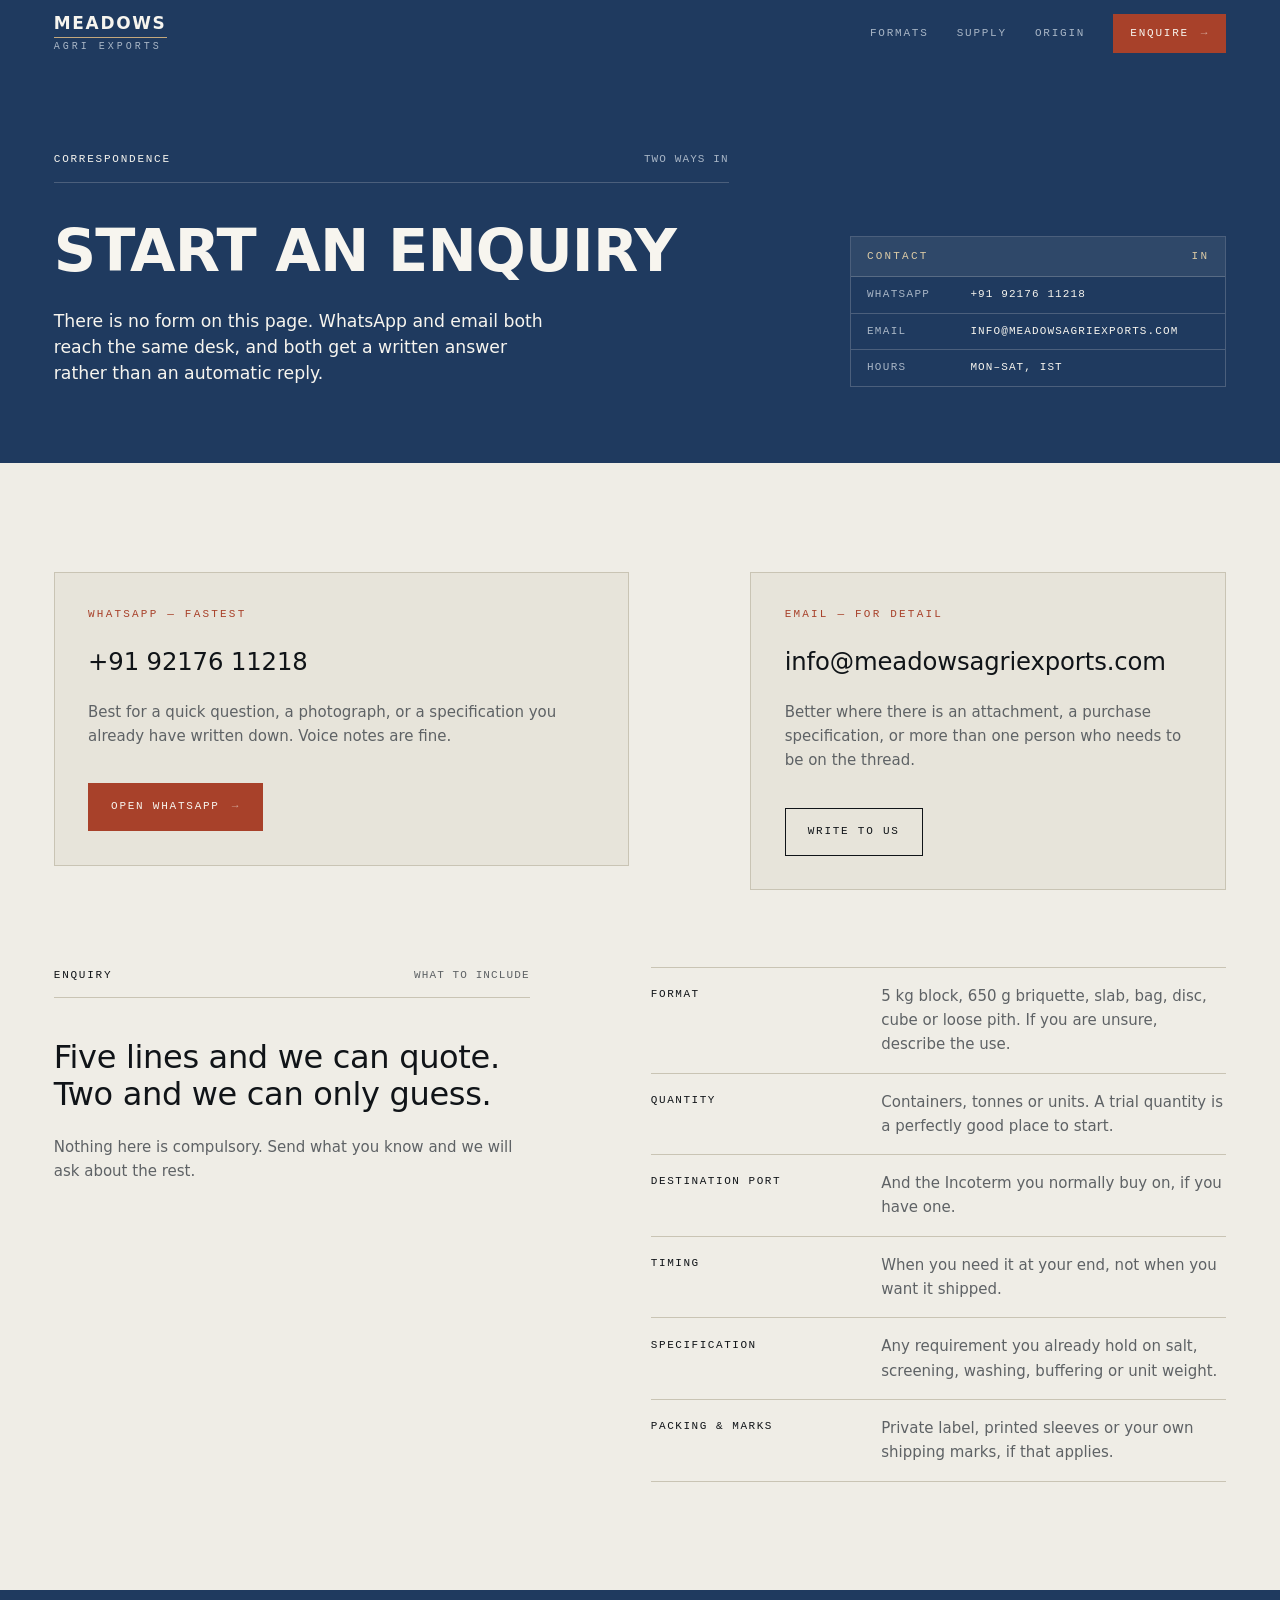
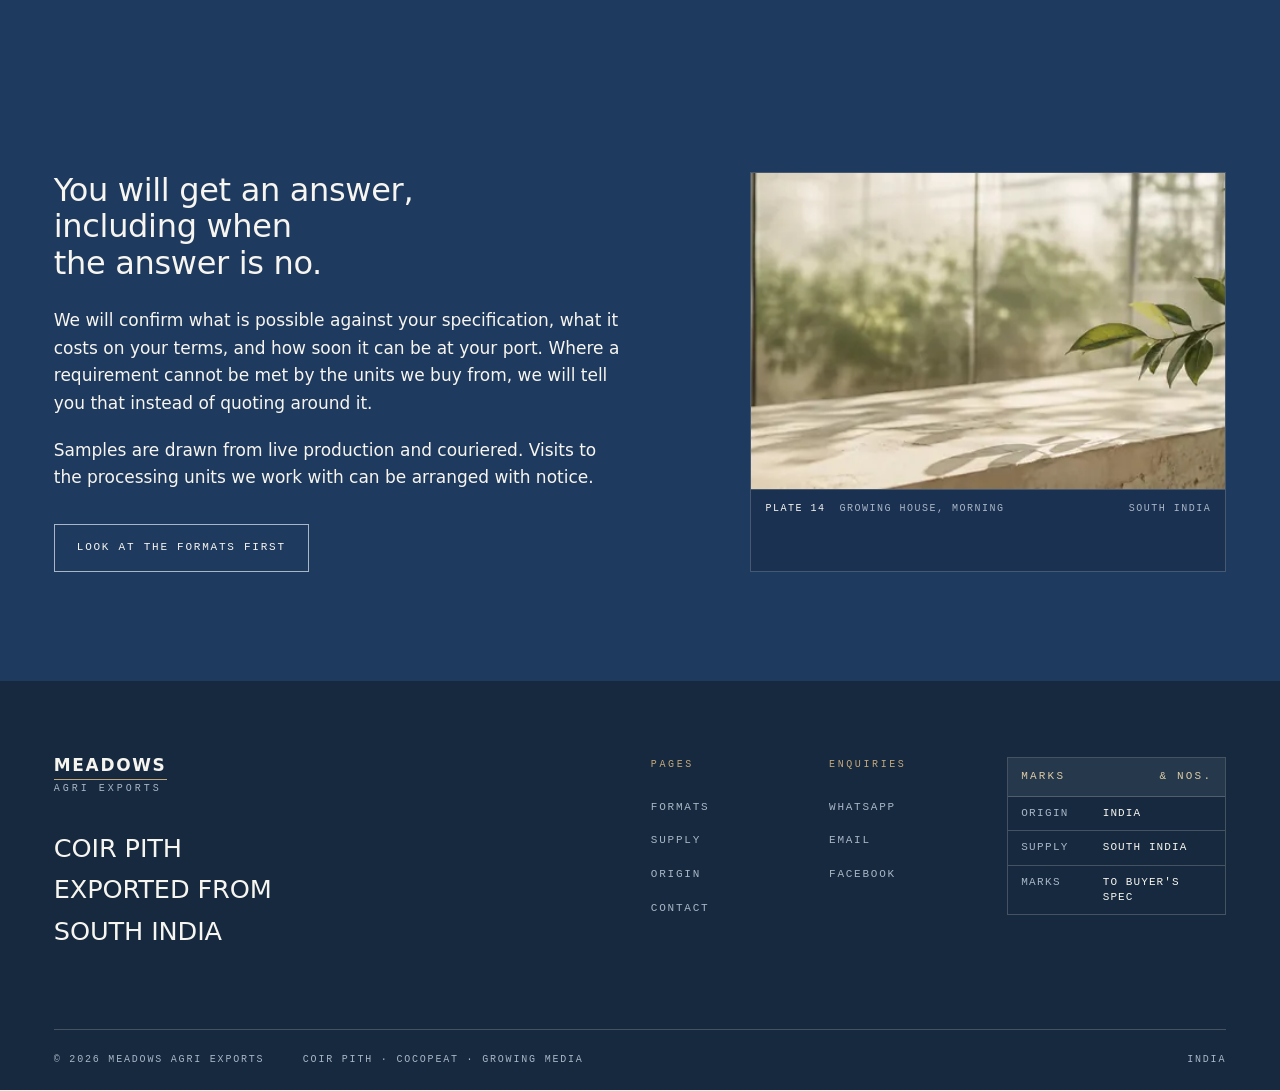
==== contact.html @ 39101322 "Replace site with cocopeat export build Complete replacement of the neem-cake site with a five-page " ====
<!DOCTYPE html>
<html lang="en" class="no-js">
<head>
<meta charset="utf-8">
<meta name="viewport" content="width=device-width, initial-scale=1">
<title>Contact — Meadows Agri Exports</title>
<meta name="description" content="WhatsApp or email Meadows Agri Exports about coir pith growing media. Send the format, quantity, destination port and timing, and you will get a straight answer.">
<link rel="canonical" href="https://meadowsagriexports.com/contact.html">
<meta property="og:type" content="website">
<meta property="og:title" content="Contact — Meadows Agri Exports">
<meta property="og:description" content="WhatsApp or email us about coir pith growing media from South India.">
<meta property="og:url" content="https://meadowsagriexports.com/contact.html">
<meta property="og:image" content="https://meadowsagriexports.com/assets/img/spec-block-1200.jpg">
<meta name="twitter:card" content="summary_large_image">
<meta name="theme-color" content="#1F3A5F">
<link rel="icon" href="favicon.svg" type="image/svg+xml">
<link rel="icon" href="favicon.png" sizes="512x512" type="image/png">
<link rel="apple-touch-icon" href="apple-touch-icon.png">
<link rel="stylesheet" href="assets/css/site.css">
<script>document.documentElement.className = 'js';</script>
</head>
<body>
<a class="skip" href="#main">Skip to content</a>

<header class="nav">
  <div class="nav__in">
    <a class="wm" href="index.html" aria-label="Meadows Agri Exports, home">
      <span class="wm__n">Meadows</span>
      <span class="wm__r"></span>
      <span class="wm__s">Agri Exports</span>
    </a>
    <nav class="nav__links" aria-label="Primary">
      <a href="formats.html">Formats</a>
      <a href="supply.html">Supply</a>
      <a href="origin.html">Origin</a>
      <a class="btn btn--fill" href="contact.html" aria-current="page">Enquire<span class="btn__x" aria-hidden="true">&rarr;</span></a>
    </nav>
    <button class="nav__burger" type="button" aria-expanded="false" aria-controls="menu">Menu</button>
  </div>
</header>

<div class="nav__panel" id="menu" data-open="false">
  <a href="formats.html">Formats</a>
  <a href="supply.html">Supply</a>
  <a href="origin.html">Origin</a>
  <a href="contact.html">Contact</a>
  <a class="btn btn--fill" href="https://wa.me/919217611218" target="_blank" rel="noopener">WhatsApp<span class="btn__x" aria-hidden="true">&rarr;</span></a>
</div>

<main id="main">

  <section class="mast">
    <div class="wrap grid">
      <div class="c1-7">
        <p class="doc"><span>Correspondence</span><span class="doc__of">Two ways in</span></p>
        <h1 class="mast__h">Start an enquiry</h1>
        <p class="lead mast__lead">There is no form on this page. WhatsApp and email both reach the same desk, and both get a written answer rather than an automatic reply.</p>
      </div>
      <div class="c9-12" style="align-self:end">
        <dl class="mark mark--bone">
          <div class="mark__hd"><span>Contact</span><span>IN</span></div>
          <div class="mark__row"><dt>WhatsApp</dt><dd>+91 92176 11218</dd></div>
          <div class="mark__row"><dt>Email</dt><dd>info@<wbr>meadowsagriexports.com</dd></div>
          <div class="mark__row"><dt>Hours</dt><dd>Mon&ndash;Sat, IST</dd></div>
        </dl>
      </div>
    </div>
  </section>

  <!-- ==================================================================
       CHANNELS
       =================================================================== -->
  <section class="sec">
    <div class="wrap">
      <div class="grid">
        <div class="c1-6 reveal">
          <div class="ch">
            <span class="ch__k">WhatsApp &mdash; fastest</span>
            <span class="ch__v">+91 92176 11218</span>
            <p class="ch__t">Best for a quick question, a photograph, or a specification you already have written down. Voice notes are fine.</p>
            <a class="btn btn--fill" href="https://wa.me/919217611218" target="_blank" rel="noopener">Open WhatsApp<span class="btn__x" aria-hidden="true">&rarr;</span></a>
          </div>
        </div>
        <div class="c8-12 reveal" style="--d:.08s">
          <div class="ch">
            <span class="ch__k">Email &mdash; for detail</span>
            <span class="ch__v">info@meadowsagriexports.com</span>
            <p class="ch__t">Better where there is an attachment, a purchase specification, or more than one person who needs to be on the thread.</p>
            <a class="btn btn--line" href="mailto:info@meadowsagriexports.com?subject=Cocopeat%20enquiry">Write to us</a>
          </div>
        </div>
      </div>

      <div class="grid" style="margin-top:clamp(56px,6vw,96px)">
        <div class="c1-5 reveal">
          <p class="doc"><span>Enquiry</span><span class="doc__of">What to include</span></p>
          <h2 class="stmt">Five lines and we can quote. Two and we can only guess.</h2>
          <p class="note" style="margin-top:24px">Nothing here is compulsory. Send what you know and we will ask about the rest.</p>
        </div>
        <div class="c7-12 reveal" style="--d:.1s">
          <dl class="fields">
            <div class="fields__r"><dt>Format</dt><dd>5 kg block, 650 g briquette, slab, bag, disc, cube or loose pith. If you are unsure, describe the use.</dd></div>
            <div class="fields__r"><dt>Quantity</dt><dd>Containers, tonnes or units. A trial quantity is a perfectly good place to start.</dd></div>
            <div class="fields__r"><dt>Destination port</dt><dd>And the Incoterm you normally buy on, if you have one.</dd></div>
            <div class="fields__r"><dt>Timing</dt><dd>When you need it at your end, not when you want it shipped.</dd></div>
            <div class="fields__r"><dt>Specification</dt><dd>Any requirement you already hold on salt, screening, washing, buffering or unit weight.</dd></div>
            <div class="fields__r"><dt>Packing &amp; marks</dt><dd>Private label, printed sleeves or your own shipping marks, if that applies.</dd></div>
          </dl>
        </div>
      </div>
    </div>
  </section>

  <!-- ==================================================================
       WHAT HAPPENS NEXT
       =================================================================== -->
  <section class="band band--sea sec">
    <div class="wrap">
      <p class="doc reveal"><span>Reply</span><span class="doc__of">What happens next</span></p>
      <div class="grid">
        <div class="c1-6 reveal">
          <h2 class="stmt">You will get an answer, including when the answer is no.</h2>
          <div class="prose" style="margin-top:26px">
            <p>We will confirm what is possible against your specification, what it costs on your terms, and how soon it can be at your port. Where a requirement cannot be met by the units we buy from, we will tell you that instead of quoting around it.</p>
            <p>Samples are drawn from live production and couriered. Visits to the processing units we work with can be arranged with notice.</p>
          </div>
          <div class="btns" style="margin-top:32px">
            <a class="btn btn--bone" href="formats.html">Look at the formats first</a>
          </div>
        </div>
        <figure class="plate c8-12 reveal" style="--d:.1s">
          <picture>
            <source type="image/webp" srcset="assets/img/light-sill-640.webp 640w, assets/img/light-sill-1200.webp 1200w, assets/img/light-sill-1916.webp 1916w" sizes="(max-width: 1080px) 92vw, 40vw">
            <img src="assets/img/light-sill-1200.jpg" alt="Soft daylight across a low concrete sill inside a growing house, with foliage against the glazing beyond." width="1916" height="821" class="r-3-2" loading="lazy" decoding="async">
          </picture>
          <figcaption class="plate__cap"><b>Plate 14</b> Growing house, morning <span>South India</span></figcaption>
        </figure>
      </div>
    </div>
  </section>

</main>

<footer class="foot">
  <div class="wrap foot__top grid">
    <div class="c1-5">
      <a class="wm" href="index.html">
        <span class="wm__n">Meadows</span>
        <span class="wm__r"></span>
        <span class="wm__s">Agri Exports</span>
      </a>
      <p class="foot__h" style="margin-top:28px;max-width:16ch">Coir pith exported from South India</p>
    </div>
    <div class="c7-12 foot__cols">
      <div>
        <span class="foot__k">Pages</span>
        <nav class="foot__nav" aria-label="Footer">
          <a href="formats.html">Formats</a>
          <a href="supply.html">Supply</a>
          <a href="origin.html">Origin</a>
          <a href="contact.html">Contact</a>
        </nav>
      </div>
      <div>
        <span class="foot__k">Enquiries</span>
        <nav class="foot__nav" aria-label="Contact">
          <a href="https://wa.me/919217611218" target="_blank" rel="noopener">WhatsApp</a>
          <a href="mailto:info@meadowsagriexports.com">Email</a>
          <a href="https://www.facebook.com/people/Meadows-Agri-Exports/61592114619524/" target="_blank" rel="noopener">Facebook</a>
        </nav>
      </div>
      <div>
        <dl class="mark mark--bone">
          <div class="mark__hd"><span>Marks</span><span>&amp; Nos.</span></div>
          <div class="mark__row"><dt>Origin</dt><dd>India</dd></div>
          <div class="mark__row"><dt>Supply</dt><dd>South India</dd></div>
          <div class="mark__row"><dt>Marks</dt><dd>To buyer's spec</dd></div>
        </dl>
      </div>
    </div>
  </div>
  <div class="wrap foot__bar">
    <p>&copy; 2026 Meadows Agri Exports</p>
    <p>Coir pith &middot; Cocopeat &middot; Growing media</p>
    <p class="foot__end">India</p>
  </div>
</footer>

<script src="assets/js/site.js" defer></script>
</body>
</html>
---- assets/css/site.css ----
/* ==========================================================================
   MEADOWS AGRI EXPORTS — cocopeat
   Design system. Everything derives from the tokens in :root.

   Direction: export-document vernacular. The structural device is the case
   mark — the ruled block of letterspaced data that gets stencilled onto an
   export carton. Sections are named after the documents in a real coir
   shipment (specification, packing list, inspection, certificate of origin),
   because that is what each section actually is.

   Two rules held throughout:
   1. Nothing is drawn. Type, hairline rules, and photography only. No icons,
      no diagrams, no illustration, no decorative graphics.
   2. Studio product photographs always sit inside a ruled plate on their own
      beige ground. They never bleed into the page ground — a near-match
      between two off-whites reads as a mistake, a hard boundary reads as
      a specimen pasted into a document.
   ========================================================================== */

@import url("fonts.css");

/* --------------------------------------------------------------------------
   1. TOKENS
   -------------------------------------------------------------------------- */
:root {
  /* Ground and ink */
  --stone:    #EFEDE6;   /* page ground */
  --stone-2:  #E7E4DA;   /* alternate band */
  --stone-3:  #DBD7C9;   /* quiet fill */
  --line:     #C9C4B4;   /* hairline on stone */
  --ink:      #101418;   /* all primary text */
  --ink-80:   #33383D;
  --ink-55:   #5E6265;   /* secondary text, AA on stone */
  --ink-25:   #A9A7A0;   /* rules and disabled only, never text */

  /* Document blue — the brand surface, not an accent */
  --sea:      #1F3A5F;
  --sea-deep: #16293F;
  --sea-line: rgba(247, 245, 239, .20);
  --bone:     #F7F5EF;   /* text on sea */
  --bone-70:  #A9B6C6;   /* secondary text on sea, AA */

  /* Kraft and oxide */
  --kraft:    #C4A87C;
  --kraft-2:  #DCCBA6;
  --oxide:    #A8412A;
  --oxide-2:  #C25436;

  /* Type */
  --f-disp: 'Archivo', 'Arial Narrow', system-ui, sans-serif;
  --f-body: 'Archivo', system-ui, -apple-system, sans-serif;
  --f-mono: 'IBM Plex Mono', ui-monospace, 'Cascadia Mono', monospace;

  /* The cap matters: above ~1560px the grid stops growing at --max while a vw
     font would keep going, so the longest nowrap headline line has to fit the
     seven-column measure at the cap, not just at 1440. */
  --t-hero:  clamp(2.75rem, 7.5vw, 7.2rem);
  --t-h1:    clamp(2.1rem, 4.6vw, 4.1rem);
  --t-h2:    clamp(1.65rem, 2.9vw, 2.7rem);
  --t-h3:    clamp(1.1rem, 1.5vw, 1.4rem);
  --t-stmt:  clamp(1.5rem, 2.5vw, 2.4rem);
  --t-lead:  clamp(1.08rem, 1.35vw, 1.33rem);
  --t-body:  clamp(1rem, .55vw + .85rem, 1.0625rem);
  --t-small: .9375rem;
  --t-mono:  .6875rem;
  --t-mono-s: .625rem;

  --ls-mono: .16em;
  --ls-disp: -.015em;

  /* Space */
  --edge: clamp(20px, 4.2vw, 68px);
  --max:  1440px;
  --gut:  clamp(16px, 1.7vw, 28px);
  --pad-sec: clamp(76px, 8.5vw, 156px);
  --pad-sec-s: clamp(52px, 5.5vw, 96px);

  --nav-h: 68px;
}

/* --------------------------------------------------------------------------
   2. RESET AND BASE
   -------------------------------------------------------------------------- */
*, *::before, *::after { box-sizing: border-box; }

html {
  -webkit-text-size-adjust: 100%;
  scroll-behavior: smooth;
  scroll-padding-top: calc(var(--nav-h) + 24px);
}

body {
  margin: 0;
  background: var(--stone);
  color: var(--ink);
  font-family: var(--f-body);
  font-size: var(--t-body);
  font-weight: 400;
  line-height: 1.62;
  -webkit-font-smoothing: antialiased;
  text-rendering: optimizeLegibility;
  overflow-x: hidden;
}

img { display: block; max-width: 100%; height: auto; }
figure { margin: 0; }
p { margin: 0 0 1.15em; }
p:last-child { margin-bottom: 0; }
ul, ol, dl, dd { margin: 0; padding: 0; }
li { list-style: none; }

a { color: inherit; text-decoration: none; }

h1, h2, h3, h4 {
  margin: 0;
  font-family: var(--f-disp);
  font-weight: 600;
  font-stretch: 116%;
  line-height: .96;
  letter-spacing: var(--ls-disp);
  text-transform: uppercase;
  text-wrap: balance;
}

:focus-visible {
  outline: 2px solid var(--oxide);
  outline-offset: 3px;
}
.band--sea :focus-visible, .nav :focus-visible, .foot :focus-visible {
  outline-color: var(--kraft-2);
}

::selection { background: var(--kraft); color: var(--ink); }

.skip {
  position: absolute;
  left: -9999px;
  top: 0;
  z-index: 200;
  padding: 12px 18px;
  background: var(--oxide);
  color: var(--bone);
  font-family: var(--f-mono);
  font-size: var(--t-mono);
  letter-spacing: var(--ls-mono);
  text-transform: uppercase;
}
.skip:focus { left: 12px; top: 12px; }

/* --------------------------------------------------------------------------
   3. TYPE PRIMITIVES
   -------------------------------------------------------------------------- */
.mono {
  font-family: var(--f-mono);
  font-size: var(--t-mono);
  font-weight: 400;
  letter-spacing: var(--ls-mono);
  text-transform: uppercase;
  line-height: 1.5;
}

/* Section eyebrow. Names the document this section corresponds to. */
.doc {
  display: flex;
  align-items: baseline;
  gap: 14px;
  margin: 0 0 clamp(28px, 3.2vw, 52px);
  padding-bottom: 13px;
  border-bottom: 1px solid var(--line);
  font-family: var(--f-mono);
  font-size: var(--t-mono);
  font-weight: 500;
  letter-spacing: var(--ls-mono);
  text-transform: uppercase;
  color: var(--ink);
}
.doc__of {
  margin-left: auto;
  font-weight: 400;
  color: var(--ink-55);
  letter-spacing: .1em;
  text-align: right;
}

.lead {
  max-width: 46ch;
  font-size: var(--t-lead);
  line-height: 1.5;
  color: var(--ink-80);
}

/* Large display sentence used sparingly, once or twice per page. */
.stmt {
  max-width: 22ch;
  font-family: var(--f-disp);
  font-size: var(--t-stmt);
  font-weight: 500;
  font-stretch: 104%;
  line-height: 1.14;
  letter-spacing: -.01em;
  text-transform: none;
  text-wrap: balance;
}

.prose { max-width: 60ch; color: var(--ink-80); }
.prose strong { font-weight: 600; color: var(--ink); }

.note {
  font-size: var(--t-small);
  line-height: 1.55;
  color: var(--ink-55);
}

/* --------------------------------------------------------------------------
   3a. DARK CONTEXTS
   Every surface that sits on navy takes the same treatment. Grouped in one
   place because the alternative — a secondary colour on each component — is
   how text ends up ink-on-navy and invisible. :where() keeps the specificity
   at the level of the inner class, so these must stay after the definitions
   in section 3 to win on order.
   -------------------------------------------------------------------------- */
:where(.band--sea, .band--deep, .hyd, .mast, .bleed__body, .foot) .doc {
  border-bottom-color: var(--sea-line);
  color: var(--bone);
}
:where(.band--sea, .band--deep, .hyd, .mast, .bleed__body, .foot) .doc__of { color: var(--bone-70); }
:where(.band--sea, .band--deep, .hyd, .mast, .bleed__body, .foot) .lead { color: var(--bone); }
:where(.band--sea, .band--deep, .hyd, .mast, .bleed__body, .foot) .prose { color: var(--bone); }
:where(.band--sea, .band--deep, .hyd, .mast, .bleed__body, .foot) .prose strong { color: var(--bone); }
:where(.band--sea, .band--deep, .hyd, .mast, .bleed__body, .foot) .note { color: var(--bone-70); }
:where(.band--sea, .band--deep, .hyd, .mast, .bleed__body, .foot) .rule { background: var(--sea-line); }
:where(.band--sea, .band--deep, .hyd, .mast, .bleed__body, .foot) .ev__t { color: var(--bone-70); }
:where(.band--sea, .band--deep, .hyd, .mast, .bleed__body, .foot) :focus-visible {
  outline-color: var(--kraft-2);
}

/* --------------------------------------------------------------------------
   4. LAYOUT
   -------------------------------------------------------------------------- */
.wrap {
  width: min(100% - (var(--edge) * 2), var(--max));
  margin-inline: auto;
}

.grid {
  display: grid;
  grid-template-columns: repeat(12, minmax(0, 1fr));
  gap: var(--gut);
}

.sec { padding-block: var(--pad-sec); }
.sec--s { padding-block: var(--pad-sec-s); }

.band { position: relative; }
.band--sea    { background: var(--sea);     color: var(--bone); }
.band--deep   { background: var(--sea-deep); color: var(--bone); }
.band--stone2 { background: var(--stone-2); }
.band--kraft  { background: var(--kraft); }

.rule { height: 1px; background: var(--line); border: 0; margin: 0; }

/* Column spans. Used directly in the markup so the composition is legible
   there rather than hidden behind semantic class names. */
.c1-5  { grid-column: 1 / span 5; }
.c1-6  { grid-column: 1 / span 6; }
.c1-7  { grid-column: 1 / span 7; }
.c1-8  { grid-column: 1 / span 8; }
.c1-12 { grid-column: 1 / span 12; }
.c2-6  { grid-column: 2 / span 5; }
.c4-9  { grid-column: 4 / span 6; }
.c6-12 { grid-column: 6 / span 7; }
.c7-12 { grid-column: 7 / span 6; }
.c8-12 { grid-column: 8 / span 5; }
.c9-12 { grid-column: 9 / span 4; }

/* --------------------------------------------------------------------------
   5. NAV
   The hero and every page masthead are solid navy, so the fixed nav is always
   over a known ground. No scrim needed and nothing to go wrong.
   -------------------------------------------------------------------------- */
.nav {
  position: fixed;
  inset: 0 0 auto;
  z-index: 100;
  height: var(--nav-h);
  display: flex;
  align-items: center;
  background: var(--sea);
  border-bottom: 1px solid transparent;
  transition: background .3s ease, border-color .3s ease;
}
.nav--set {
  background: color-mix(in srgb, var(--sea) 94%, transparent);
  -webkit-backdrop-filter: blur(14px);
  backdrop-filter: blur(14px);
  border-bottom-color: var(--sea-line);
}
.nav__in {
  display: flex;
  align-items: center;
  gap: clamp(20px, 4vw, 64px);
  width: min(100% - (var(--edge) * 2), var(--max));
  margin-inline: auto;
}

/* Wordmark: display caps over letterspaced mono, divided by a hairline.
   inline-block so the rule measures the word, not the column it sits in — as a
   block it stretched across the footer and stopped matching the nav lockup. */
.wm { display: inline-block; color: var(--bone); }
.wm__n {
  display: block;
  font-family: var(--f-disp);
  font-size: 1.06rem;
  font-weight: 600;
  font-stretch: 118%;
  letter-spacing: .1em;
  line-height: 1;
  text-transform: uppercase;
}
.wm__r {
  display: block;
  height: 1px;
  margin: 5px 0 4px;
  background: var(--kraft);
}
.wm__s {
  display: block;
  font-family: var(--f-mono);
  font-size: var(--t-mono-s);
  font-weight: 400;
  letter-spacing: .3em;
  line-height: 1;
  text-transform: uppercase;
  color: var(--bone-70);
}
.wm:hover .wm__r { background: var(--oxide-2); }

.nav__links {
  display: flex;
  align-items: center;
  gap: clamp(18px, 2.2vw, 34px);
  margin-left: auto;
}
/* :not(.btn) is load-bearing. Without it these outrank .btn--fill on
   specificity and repaint the enquiry button as bone-on-bone. */
/* padding-block carries the hit area to 44px. An 11px mono cap-line is an 18px
   box on its own, which is under the 24px target minimum. */
.nav__links a:not(.btn) {
  position: relative;
  padding-block: 13px;
  font-family: var(--f-mono);
  font-size: var(--t-mono);
  font-weight: 400;
  letter-spacing: var(--ls-mono);
  text-transform: uppercase;
  color: var(--bone-70);
  transition: color .2s ease;
}
.nav__links a:not(.btn)::after {
  content: "";
  position: absolute;
  left: 0;
  right: 100%;
  bottom: 7px;
  height: 1px;
  background: var(--kraft);
  transition: right .32s cubic-bezier(.2, .7, .2, 1);
}
.nav__links a:not(.btn):hover { color: var(--bone); }
.nav__links a:not(.btn):hover::after { right: 0; }
.nav__links a[aria-current="page"] { color: var(--bone); }
.nav__links a[aria-current="page"]::after { right: 0; background: var(--bone-70); }

.nav__burger {
  display: none;
  margin-left: auto;
  padding: 10px 0 10px 14px;
  background: none;
  border: 0;
  color: var(--bone);
  font-family: var(--f-mono);
  font-size: var(--t-mono);
  letter-spacing: var(--ls-mono);
  text-transform: uppercase;
  cursor: pointer;
}

.nav__panel {
  position: fixed;
  inset: 0;
  z-index: 99;
  display: flex;
  flex-direction: column;
  justify-content: center;
  gap: 4px;
  padding: calc(var(--nav-h) + 40px) var(--edge) 40px;
  background: var(--sea-deep);
  transform: translateY(-100%);
  visibility: hidden;
  /* visibility flips at 0s, delayed only on the way out so the slide is not
     cut short. Never give it a duration: a stalled transition would then leave
     an open menu invisible, and the panel is the only way to navigate on a
     phone. Both directions here fail safe. */
  transition: transform .48s cubic-bezier(.5, 0, .1, 1), visibility 0s .48s;
}
.nav__panel[data-open="true"] {
  transform: translateY(0);
  visibility: visible;
  transition: transform .48s cubic-bezier(.5, 0, .1, 1), visibility 0s 0s;
}
.nav__panel a:not(.btn) {
  padding: 14px 0;
  border-bottom: 1px solid var(--sea-line);
  font-family: var(--f-disp);
  font-size: 1.7rem;
  font-weight: 500;
  font-stretch: 110%;
  letter-spacing: .01em;
  text-transform: uppercase;
  color: var(--bone);
}
.nav__panel .btn { margin-top: 28px; align-self: start; }

/* --------------------------------------------------------------------------
   6. BUTTONS
   -------------------------------------------------------------------------- */
.btn {
  display: inline-flex;
  align-items: center;
  gap: 12px;
  padding: 14px 22px;
  border: 1px solid currentColor;
  font-family: var(--f-mono);
  font-size: var(--t-mono);
  font-weight: 500;
  letter-spacing: var(--ls-mono);
  text-transform: uppercase;
  white-space: nowrap;
  cursor: pointer;
  transition: background .22s ease, color .22s ease, border-color .22s ease;
}
.btn__x { opacity: .55; }

.btn--fill {
  background: var(--oxide);
  border-color: var(--oxide);
  color: var(--bone);
}
.btn--fill:hover { background: var(--oxide-2); border-color: var(--oxide-2); }

.btn--line { background: none; color: var(--ink); }
.btn--line:hover { background: var(--ink); border-color: var(--ink); color: var(--stone); }

.btn--bone { background: none; color: var(--bone); border-color: var(--bone-70); }
.btn--bone:hover { background: var(--bone); border-color: var(--bone); color: var(--sea); }

.nav .btn { padding: 10px 16px; }

.btns { display: flex; flex-wrap: wrap; gap: 12px; }

/* --------------------------------------------------------------------------
   7. THE CASE MARK
   A real export marking: ruled box, letterspaced mono, label and value per
   row. This is the signature device and it appears at most twice per page.
   -------------------------------------------------------------------------- */
.mark {
  border: 1px solid var(--line);
  font-family: var(--f-mono);
  font-size: var(--t-mono);
  letter-spacing: .1em;
  text-transform: uppercase;
  line-height: 1.4;
}
.mark__hd {
  display: flex;
  justify-content: space-between;
  gap: 16px;
  padding: 12px 16px;
  border-bottom: 1px solid var(--line);
  background: var(--stone-3);
  font-weight: 500;
  letter-spacing: .2em;
}
.mark__row {
  display: grid;
  grid-template-columns: 8.5em 1fr;
  gap: 10px;
  padding: 10px 16px;
  border-bottom: 1px solid var(--line);
}
.mark__row:last-child { border-bottom: 0; }
.mark__row dt { color: var(--ink-55); letter-spacing: .12em; }
.mark__row dd { font-weight: 500; }

.mark--bone { border-color: var(--sea-line); color: var(--bone); }
.mark--bone .mark__hd {
  border-bottom-color: var(--sea-line);
  background: rgba(247, 245, 239, .07);
  color: var(--kraft-2);
}
.mark--bone .mark__row { border-bottom-color: var(--sea-line); }
.mark--bone .mark__row dt { color: var(--bone-70); }

/* --------------------------------------------------------------------------
   8. PHOTOGRAPHIC PLATE
   Ruled frame with a caption strip inside the rule, the way a photographic
   plate is captioned in a printed specification.
   -------------------------------------------------------------------------- */
.plate { border: 1px solid var(--line); background: var(--stone-2); }
.plate > picture,
.plate > img { display: block; }
.plate img { width: 100%; }
.plate__cap {
  display: flex;
  gap: 14px;
  padding: 11px 14px;
  border-top: 1px solid var(--line);
  font-family: var(--f-mono);
  font-size: var(--t-mono-s);
  letter-spacing: .15em;
  text-transform: uppercase;
  color: var(--ink-55);
}
.plate__cap b { color: var(--ink); font-weight: 500; letter-spacing: .15em; }
.plate__cap span { margin-left: auto; text-align: right; }

:where(.band--sea, .band--deep, .hyd, .mast, .bleed__body, .foot) .plate {
  border-color: var(--sea-line);
  background: rgba(0, 0, 0, .15);
}
:where(.band--sea, .band--deep, .hyd, .mast, .bleed__body, .foot) .plate__cap {
  border-top-color: var(--sea-line);
  color: var(--bone-70);
}
:where(.band--sea, .band--deep, .hyd, .mast, .bleed__body, .foot) .plate__cap b { color: var(--bone); }

/* Fixed ratios so a page never reflows as images arrive. */
.r-4-3  { aspect-ratio: 4 / 3; object-fit: cover; }
.r-3-2  { aspect-ratio: 3 / 2; object-fit: cover; }
.r-1-1  { aspect-ratio: 1 / 1; object-fit: cover; }
.r-4-5  { aspect-ratio: 4 / 5; object-fit: cover; }
.r-16-9 { aspect-ratio: 16 / 9; object-fit: cover; }
.r-21-9 { aspect-ratio: 21 / 9; object-fit: cover; }

/* Full-bleed photographic band with type over it. The dark ground is declared
   rather than left to the scrim: if the photograph fails to load, bone text
   still lands on navy instead of on the page ground. */
.bleed { position: relative; overflow: clip; background: var(--sea-deep); }
.bleed__img {
  position: absolute;
  inset: 0;
  width: 100%;
  height: 100%;
  object-fit: cover;
}
/* Two scrims: a flat one so no part of the photograph can go bright enough to
   swallow bone text, and a directional one that keeps the copy side darkest. */
.bleed::after {
  content: "";
  position: absolute;
  inset: 0;
  background:
    linear-gradient(100deg,
      rgba(16, 29, 45, .94) 0%,
      rgba(16, 29, 45, .86) 40%,
      rgba(16, 29, 45, .30) 100%),
    rgba(22, 41, 63, .42);
}
.bleed__body { position: relative; z-index: 1; color: var(--bone); }
.bleed__body .stmt { color: var(--bone); }

/* --------------------------------------------------------------------------
   9. HERO
   -------------------------------------------------------------------------- */
.hero {
  position: relative;
  padding-top: calc(var(--nav-h) + clamp(56px, 8vh, 116px));
  padding-bottom: 0;
  background: var(--sea);
  color: var(--bone);
  overflow: clip;
}
.hero__in { align-items: end; }
.hero__eye {
  display: block;
  margin-bottom: clamp(22px, 2.6vw, 40px);
  font-family: var(--f-mono);
  font-size: var(--t-mono);
  font-weight: 500;
  letter-spacing: .22em;
  text-transform: uppercase;
  color: var(--kraft-2);
}
.hero__h {
  font-size: var(--t-hero);
  font-weight: 600;
  font-stretch: 118%;
  line-height: .89;
  letter-spacing: -.02em;
}
/* Each line is its own element so the load sequence can stagger them, and each
   is held on one line so the three-line composition is guaranteed rather than
   left to the browser's measurement. Released below the column collapse. */
.hero__h i {
  display: block;
  font-style: normal;
  overflow: hidden;
  white-space: nowrap;
}
@media (max-width: 1080px) {
  .hero__h i { white-space: normal; }
}
.hero__h i:nth-child(2) { color: var(--kraft-2); }
/* The qualifier line is set smaller and open, so "export" stays the loudest
   word and the longest line is no longer the one deciding the type size. */
.hero__h i:nth-child(3) {
  font-size: .52em;
  font-weight: 500;
  letter-spacing: .02em;
  padding-top: .12em;
}
.hero__sub {
  max-width: 44ch;
  margin-top: clamp(24px, 2.6vw, 38px);
  font-size: var(--t-lead);
  line-height: 1.48;
  color: var(--bone);
}
.hero__btns { margin-top: clamp(30px, 3.4vw, 46px); }

.hero__plate { align-self: end; }

/* The running strip that closes the hero — the format index, set as a single
   line of data the way a document footer runs across the sheet. */
.hero__strip {
  margin-top: clamp(52px, 7vw, 104px);
  border-top: 1px solid var(--sea-line);
}
.hero__strip ul {
  display: flex;
  flex-wrap: wrap;
  gap: 0 clamp(18px, 2.4vw, 40px);
  padding: 16px 0 clamp(20px, 2.4vw, 30px);
  font-family: var(--f-mono);
  font-size: var(--t-mono);
  letter-spacing: var(--ls-mono);
  text-transform: uppercase;
  color: var(--bone-70);
}
.hero__strip li:first-child { color: var(--kraft-2); font-weight: 500; }

/* --------------------------------------------------------------------------
   10. PAGE MASTHEAD (sub-pages)
   -------------------------------------------------------------------------- */
.mast {
  padding-top: calc(var(--nav-h) + clamp(52px, 6.5vw, 100px));
  padding-bottom: clamp(52px, 6vw, 96px);
  background: var(--sea);
  color: var(--bone);
}
.mast__h {
  font-size: var(--t-h1);
  font-stretch: 118%;
  line-height: .92;
}
.mast__lead { margin-top: clamp(22px, 2.4vw, 34px); }

/* --------------------------------------------------------------------------
   11. PACKING LIST — the format strip
   -------------------------------------------------------------------------- */
/* Set as a packing list: ruled column heads, numbered line items, a specimen
   thumbnail per row, and who buys it. The numbering is the one place on the
   homepage where a sequence is genuine — a packing list numbers its items. */
.pack { border-top: 1px solid var(--line); }

.pack__hd,
.pack__i {
  display: grid;
  /* 16rem holds the longest "bought by" line on one row at 10px mono */
  grid-template-columns: 76px 1fr 16rem 1.6rem;
  align-items: center;
  gap: clamp(14px, 1.9vw, 32px);
}

.pack__hd {
  padding: 11px 0;
  border-bottom: 1px solid var(--line);
  font-family: var(--f-mono);
  font-size: var(--t-mono-s);
  font-weight: 500;
  letter-spacing: .22em;
  text-transform: uppercase;
  color: var(--ink-55);
}

.pack__i {
  padding: clamp(13px, 1.35vw, 19px) 0;
  border-bottom: 1px solid var(--line);
  transition: background .25s ease, padding-inline .25s ease;
}
.pack__i:hover { background: var(--stone); padding-inline: 12px; }

.pack__fig { border: 1px solid var(--line); background: var(--stone); }
.pack__fig img { display: block; width: 100%; aspect-ratio: 1; object-fit: cover; }

.pack__ln {
  display: flex;
  flex-wrap: wrap;
  align-items: baseline;
  gap: 6px 12px;
}
.pack__no {
  font-family: var(--f-mono);
  font-size: var(--t-mono);
  font-weight: 400;
  letter-spacing: .14em;
  color: var(--ink-55);
}
.pack__n {
  font-family: var(--f-disp);
  font-size: clamp(1.1rem, 1.6vw, 1.5rem);
  font-weight: 500;
  font-stretch: 108%;
  letter-spacing: -.005em;
  text-transform: uppercase;
  line-height: 1.05;
}
.pack__unit {
  font-family: var(--f-mono);
  font-size: var(--t-mono);
  font-style: normal;
  font-weight: 500;
  letter-spacing: .16em;
  text-transform: uppercase;
  color: var(--oxide);
}
.pack__d {
  display: block;
  margin-top: 5px;
  font-size: var(--t-small);
  color: var(--ink-55);
  max-width: 54ch;
}
.pack__i:hover .pack__d { color: var(--ink-80); }
.pack__who {
  font-family: var(--f-mono);
  font-size: var(--t-mono-s);
  letter-spacing: .13em;
  text-transform: uppercase;
  line-height: 1.7;
  color: var(--ink-55);
}
.pack__go {
  justify-self: end;
  font-family: var(--f-mono);
  font-size: var(--t-mono);
  color: var(--ink-55);
  transition: transform .28s cubic-bezier(.2, .7, .2, 1), color .2s ease;
}
.pack__i:hover .pack__go { transform: translateX(5px); color: var(--oxide); }

/* --------------------------------------------------------------------------
   12. SPECIMEN ENTRY (formats page)
   -------------------------------------------------------------------------- */
.entry { align-items: start; padding-block: clamp(44px, 5vw, 84px); border-top: 1px solid var(--line); }
.entry:first-of-type { border-top: 0; }
.entry__k {
  display: block;
  margin-bottom: 14px;
  font-family: var(--f-mono);
  font-size: var(--t-mono);
  font-weight: 500;
  letter-spacing: .2em;
  text-transform: uppercase;
  color: var(--oxide);
}
.entry__h { font-size: var(--t-h2); font-stretch: 112%; }
.entry__b { margin-top: clamp(18px, 2vw, 26px); }
.entry--flip .entry__fig { order: -1; }

/* --------------------------------------------------------------------------
   13. FIELD LIST
   Field names with a plain-language note. No values anywhere: figures are
   confirmed per order against the processor's current analysis, and inventing
   them here would be inventing data.
   -------------------------------------------------------------------------- */
.fields { border-top: 1px solid var(--line); }
.fields__r {
  display: grid;
  grid-template-columns: 12rem 1fr;
  gap: 8px clamp(20px, 3vw, 48px);
  padding: 16px 0;
  border-bottom: 1px solid var(--line);
}
.fields__r dt {
  font-family: var(--f-mono);
  font-size: var(--t-mono);
  font-weight: 500;
  letter-spacing: .14em;
  text-transform: uppercase;
  padding-top: .2em;
}
.fields__r dd { font-size: var(--t-small); color: var(--ink-55); }
:where(.band--sea, .band--deep, .hyd, .mast, .bleed__body, .foot) .fields,
:where(.band--sea, .band--deep, .hyd, .mast, .bleed__body, .foot) .fields__r {
  border-color: var(--sea-line);
}
:where(.band--sea, .band--deep, .hyd, .mast, .bleed__body, .foot) .fields__r dd { color: var(--bone-70); }

/* --------------------------------------------------------------------------
   14. HYDRATION TEST — the signature moment
   One block, three states, driven by scroll. Falls back to three plates side
   by side with no JS and under reduced motion, so nothing is ever hidden.
   -------------------------------------------------------------------------- */
.hyd { background: var(--sea-deep); color: var(--bone); }
.hyd__frame { padding-block: var(--pad-sec); }
.hyd__stack { display: grid; gap: var(--gut); }
.hyd__st { position: relative; }
.hyd__st img { width: 100%; }
.hyd__read { margin-top: clamp(26px, 3vw, 40px); }
.hyd__read li {
  display: grid;
  grid-template-columns: 3.4em 1fr;
  gap: 14px;
  padding: 14px 0;
  border-bottom: 1px solid var(--sea-line);
  font-family: var(--f-mono);
  font-size: var(--t-mono);
  letter-spacing: .14em;
  text-transform: uppercase;
  color: var(--bone-70);
}
.hyd__read b { color: var(--bone); font-weight: 500; }
.hyd__read em { font-style: normal; display: block; letter-spacing: .1em; }

html.js .hyd__st { transition: opacity .7s ease; }

/* Gated at the same width as the column collapse in section 20. Narrower than
   this the three states are simply three plates in a row, which is why the
   section carries no fixed height by default. */
@media (min-width: 1081px) {
  html.js .hyd { height: 300vh; }
  html.js .hyd__frame {
    position: sticky;
    top: 0;
    display: flex;
    align-items: center;
    min-height: 100vh;
    padding-block: 0;
  }
  html.js .hyd__stack {
    position: relative;
    display: block;
    aspect-ratio: 4 / 3;
  }
  html.js .hyd__st { position: absolute; inset: 0; opacity: 0; }
  html.js .hyd__st:first-child { opacity: 1; }
  html.js .hyd__frame[data-active="0"] .hyd__st:nth-child(1),
  html.js .hyd__frame[data-active="1"] .hyd__st:nth-child(2),
  html.js .hyd__frame[data-active="2"] .hyd__st:nth-child(3) { opacity: 1; }
  html.js .hyd__frame[data-active="1"] .hyd__st:nth-child(1),
  html.js .hyd__frame[data-active="2"] .hyd__st:nth-child(1),
  html.js .hyd__frame[data-active="2"] .hyd__st:nth-child(2) { opacity: 0; }
  html.js .hyd__side { align-self: center; }
  html.js .hyd__read { margin-top: 0; }
  html.js .hyd__frame[data-active="0"] .hyd__read li:nth-child(1),
  html.js .hyd__frame[data-active="1"] .hyd__read li:nth-child(2),
  html.js .hyd__frame[data-active="2"] .hyd__read li:nth-child(3) { color: var(--kraft-2); }
  html.js .hyd__frame[data-active="0"] .hyd__read li:nth-child(1) b,
  html.js .hyd__frame[data-active="1"] .hyd__read li:nth-child(2) b,
  html.js .hyd__frame[data-active="2"] .hyd__read li:nth-child(3) b { color: var(--kraft-2); }
}

/* --------------------------------------------------------------------------
   15. EVIDENCE GRID
   -------------------------------------------------------------------------- */
.ev { display: grid; gap: clamp(28px, 3vw, 44px); }
.ev__i { display: grid; gap: 16px; align-content: start; }
.ev__h {
  font-family: var(--f-disp);
  font-size: var(--t-h3);
  font-weight: 500;
  font-stretch: 108%;
  text-transform: uppercase;
  letter-spacing: -.005em;
}
.ev__t { font-size: var(--t-small); color: var(--ink-55); max-width: 40ch; }
.band--sea .ev__t, .band--deep .ev__t { color: var(--bone-70); }

/* --------------------------------------------------------------------------
   16. CTA
   -------------------------------------------------------------------------- */
/* The oxide fill is scoped darker here. Stock oxide on kraft is a 2.9:1
   boundary against the band, which is under the 3:1 floor for a control; this
   holds the same colour family and clears it. */
.cta { background: var(--kraft); color: var(--ink); --oxide: #8E3320; --oxide-2: #732616; }
.cta__h { font-size: var(--t-h1); font-stretch: 116%; }
.cta__t { max-width: 40ch; margin-top: 22px; color: var(--ink-80); }
/* ink-55 is only 2.7:1 on kraft. Secondary text darkens one step on this band. */
.cta .doc { border-bottom-color: rgba(16, 20, 24, .28); }
.cta .doc__of, .cta .note { color: var(--ink-80); }
.cta .btn--line:hover { background: var(--ink); border-color: var(--ink); color: var(--kraft); }

/* --------------------------------------------------------------------------
   17. FOOTER
   -------------------------------------------------------------------------- */
.foot { background: var(--sea-deep); color: var(--bone); }
.foot__top { padding-block: clamp(56px, 6vw, 96px); }
.foot__h {
  font-family: var(--f-disp);
  font-size: clamp(1.4rem, 2vw, 1.9rem);
  font-weight: 500;
  font-stretch: 110%;
  text-transform: uppercase;
  letter-spacing: -.005em;
}
.foot__nav { display: grid; gap: 2px; }
.foot__nav a {
  padding-block: 7px;              /* 32px hit area, over the 24px minimum */
  font-family: var(--f-mono);
  font-size: var(--t-mono);
  letter-spacing: var(--ls-mono);
  text-transform: uppercase;
  color: var(--bone-70);
  transition: color .2s ease;
}
.foot__nav a:hover { color: var(--kraft-2); }
/* The case mark needs more room than an equal third, or its values wrap to
   three lines. Wider last column plus a tighter label column. */
.foot__cols {
  display: grid;
  grid-template-columns: 1fr 1fr 1.4fr;
  gap: var(--gut);
}
.foot .mark__row { grid-template-columns: 6.5em 1fr; padding: 9px 13px; }
.foot .mark__hd { padding: 11px 13px; }

.foot__k {
  display: block;
  margin-bottom: 18px;
  font-family: var(--f-mono);
  font-size: var(--t-mono-s);
  font-weight: 500;
  letter-spacing: .26em;
  text-transform: uppercase;
  color: var(--kraft);
}
.foot__bar {
  display: flex;
  flex-wrap: wrap;
  gap: 10px clamp(20px, 3vw, 44px);
  padding-block: 22px;
  border-top: 1px solid var(--sea-line);
  font-family: var(--f-mono);
  font-size: var(--t-mono-s);
  letter-spacing: .18em;
  text-transform: uppercase;
  color: var(--bone-70);
}
.foot__bar p { margin: 0; }
.foot__bar a:hover { color: var(--kraft-2); }
.foot__bar .foot__end { margin-left: auto; }

/* --------------------------------------------------------------------------
   18. CONTACT
   -------------------------------------------------------------------------- */
.ch {
  display: grid;
  gap: 18px;
  align-content: start;
  padding: clamp(24px, 2.6vw, 34px);
  border: 1px solid var(--line);
  background: var(--stone-2);
}
.ch__k {
  font-family: var(--f-mono);
  font-size: var(--t-mono);
  font-weight: 500;
  letter-spacing: .2em;
  text-transform: uppercase;
  color: var(--oxide);
}
.ch__v {
  font-family: var(--f-disp);
  font-size: clamp(1.2rem, 1.9vw, 1.7rem);
  font-weight: 500;
  font-stretch: 106%;
  letter-spacing: -.005em;
  word-break: break-word;
}
.ch__t { font-size: var(--t-small); color: var(--ink-55); }
.ch .btn { justify-self: start; }

/* --------------------------------------------------------------------------
   19. MOTION
   Content is visible by default and only hidden once the inline script in
   <head> has confirmed JS is running. Gated the other way round, a blocked
   or slow script leaves the page blank — which reads exactly like broken
   images. Do not invert this.
   -------------------------------------------------------------------------- */
html.js .reveal {
  opacity: 0;
  transform: translateY(20px);
}
html.js .reveal.in {
  opacity: 1;
  transform: none;
  transition: opacity .85s cubic-bezier(.2, .7, .2, 1) var(--d, 0s),
              transform .85s cubic-bezier(.2, .7, .2, 1) var(--d, 0s);
}

/* Load sequence. Hero only, one orchestrated moment. */
@keyframes rise {
  from { opacity: 0; transform: translateY(24px); }
  to   { opacity: 1; transform: none; }
}
@keyframes wipe {
  from { opacity: 0; clip-path: inset(0 0 100% 0); }
  to   { opacity: 1; clip-path: inset(0 0 0 0); }
}
html.js .lz {
  animation: rise .95s cubic-bezier(.2, .75, .2, 1) both;
  animation-delay: calc(var(--i, 0) * .085s + .12s);
}
html.js .lz--wipe {
  animation-name: wipe;
  animation-duration: 1.15s;
}

@media (prefers-reduced-motion: reduce) {
  html { scroll-behavior: auto; }
  html.js .reveal, html.js .reveal.in { opacity: 1; transform: none; transition: none; }
  html.js .lz { animation: none; }
  html.js .hyd__frame { position: static; min-height: 0; }
  html.js .hyd__stack { display: grid; aspect-ratio: auto; }
  html.js .hyd__st { position: relative; inset: auto; opacity: 1; }
  .nav__panel { transition: none; }
  * { scroll-behavior: auto !important; }
}

/* --------------------------------------------------------------------------
   20. RESPONSIVE
   -------------------------------------------------------------------------- */
@media (max-width: 1080px) {
  .c1-5, .c1-6, .c1-7, .c1-8, .c2-6, .c4-9 { grid-column: 1 / span 12; }
  .c6-12, .c7-12, .c8-12, .c9-12 { grid-column: 1 / span 12; }
  .hero__in { align-items: start; }
  .hero__plate { margin-top: clamp(40px, 6vw, 64px); }
  .stmt { max-width: 30ch; }
}

@media (max-width: 900px) {
  :root { --nav-h: 60px; }
  .nav__links { display: none; }
  .nav__burger { display: block; }
  .entry--flip .entry__fig { order: 0; }
  .ev { grid-template-columns: 1fr !important; }
}

@media (max-width: 900px) {
  .foot__cols { grid-template-columns: 1fr 1fr; }
}

@media (max-width: 900px) {
  /* thumbnail holds the left column and spans both rows; the arrow goes, since
     the whole row is the link */
  .pack__hd { display: none; }
  .pack__i {
    grid-template-columns: 56px 1fr;
    grid-template-areas: "fig body" "fig who";
    align-items: start;
    gap: 6px 16px;
  }
  .pack__fig { grid-area: fig; align-self: start; }
  .pack__body { grid-area: body; }
  .pack__who { grid-area: who; margin-top: 4px; }
  .pack__go { display: none; }
}

@media (max-width: 640px) {
  .foot__cols { grid-template-columns: 1fr; }
  .pack__i:hover { padding-inline: 0; }
  .mark__row { grid-template-columns: 1fr; gap: 3px; }
  .fields__r { grid-template-columns: 1fr; gap: 4px; }
  .hyd__read li { grid-template-columns: 2.6em 1fr; }
  .foot__bar .foot__end { margin-left: 0; }
  .plate__cap { flex-direction: column; gap: 4px; }
  .plate__cap span { margin-left: 0; text-align: left; }
}
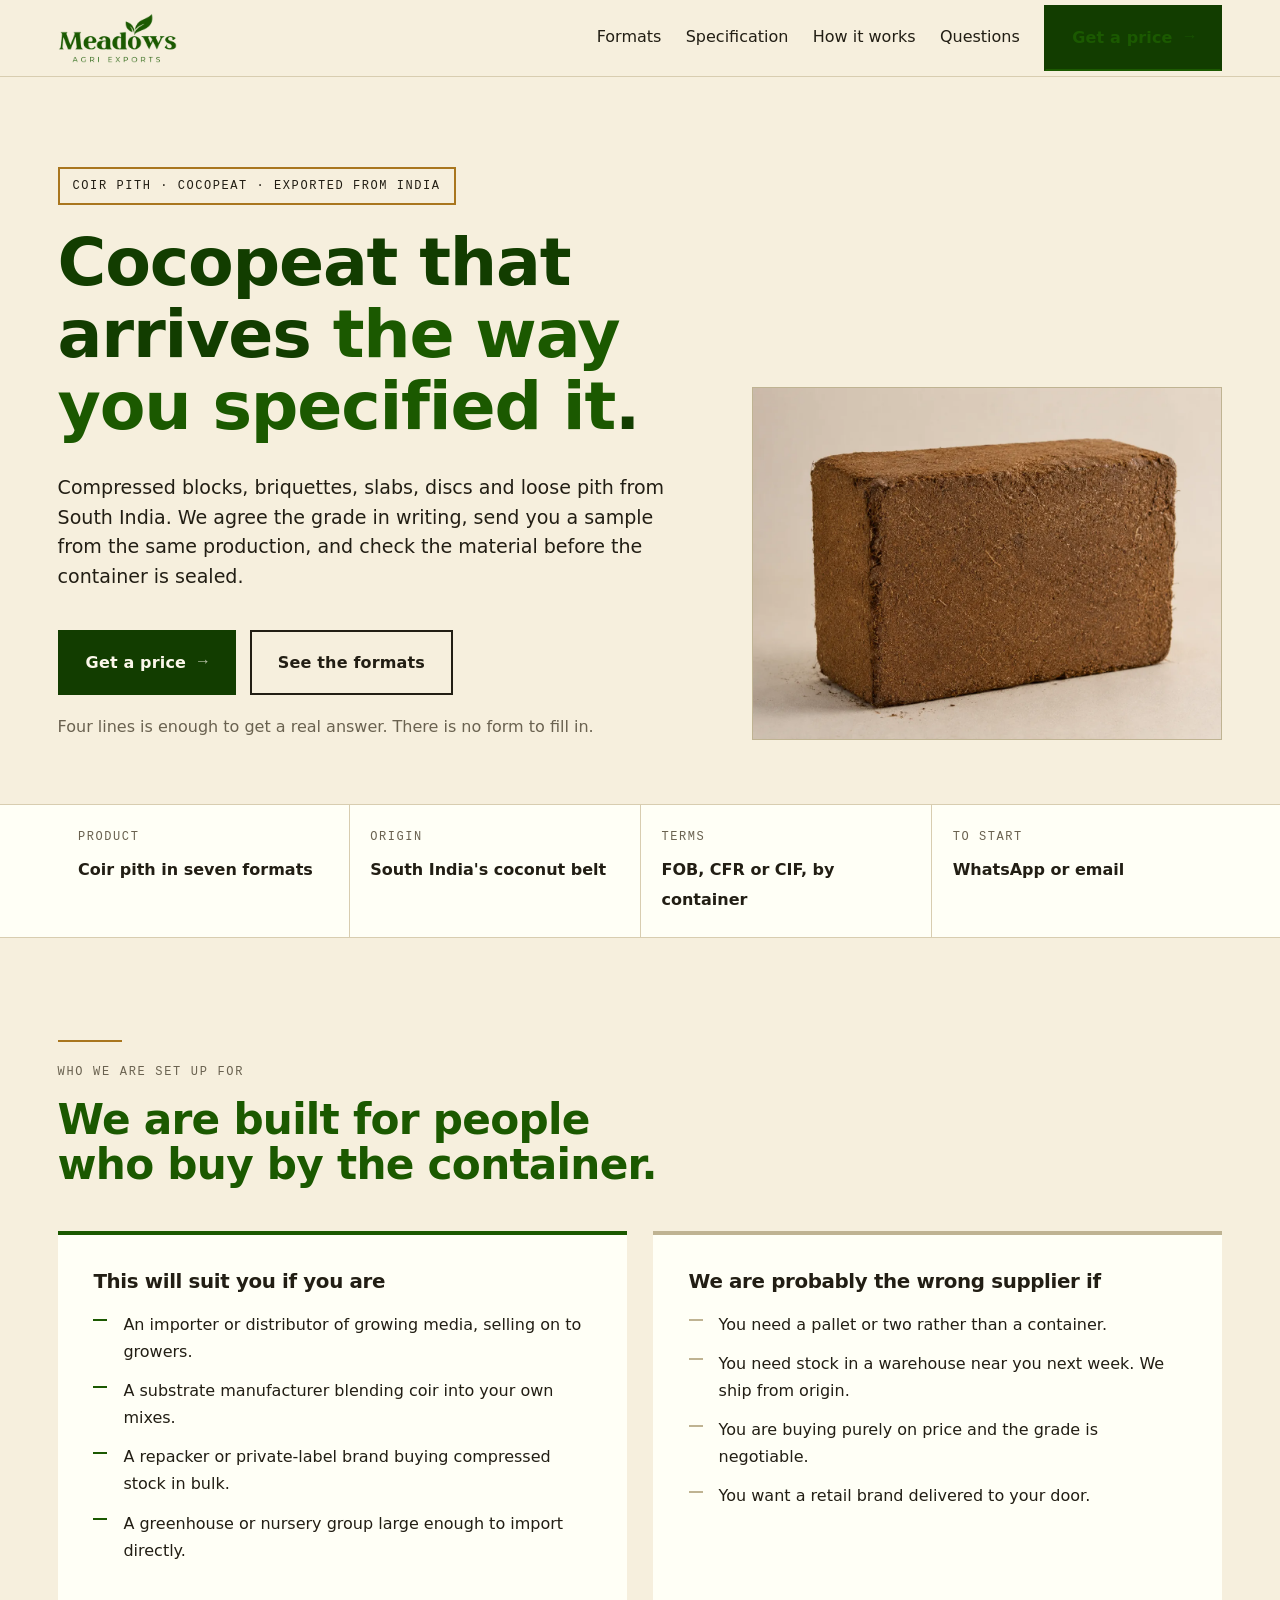
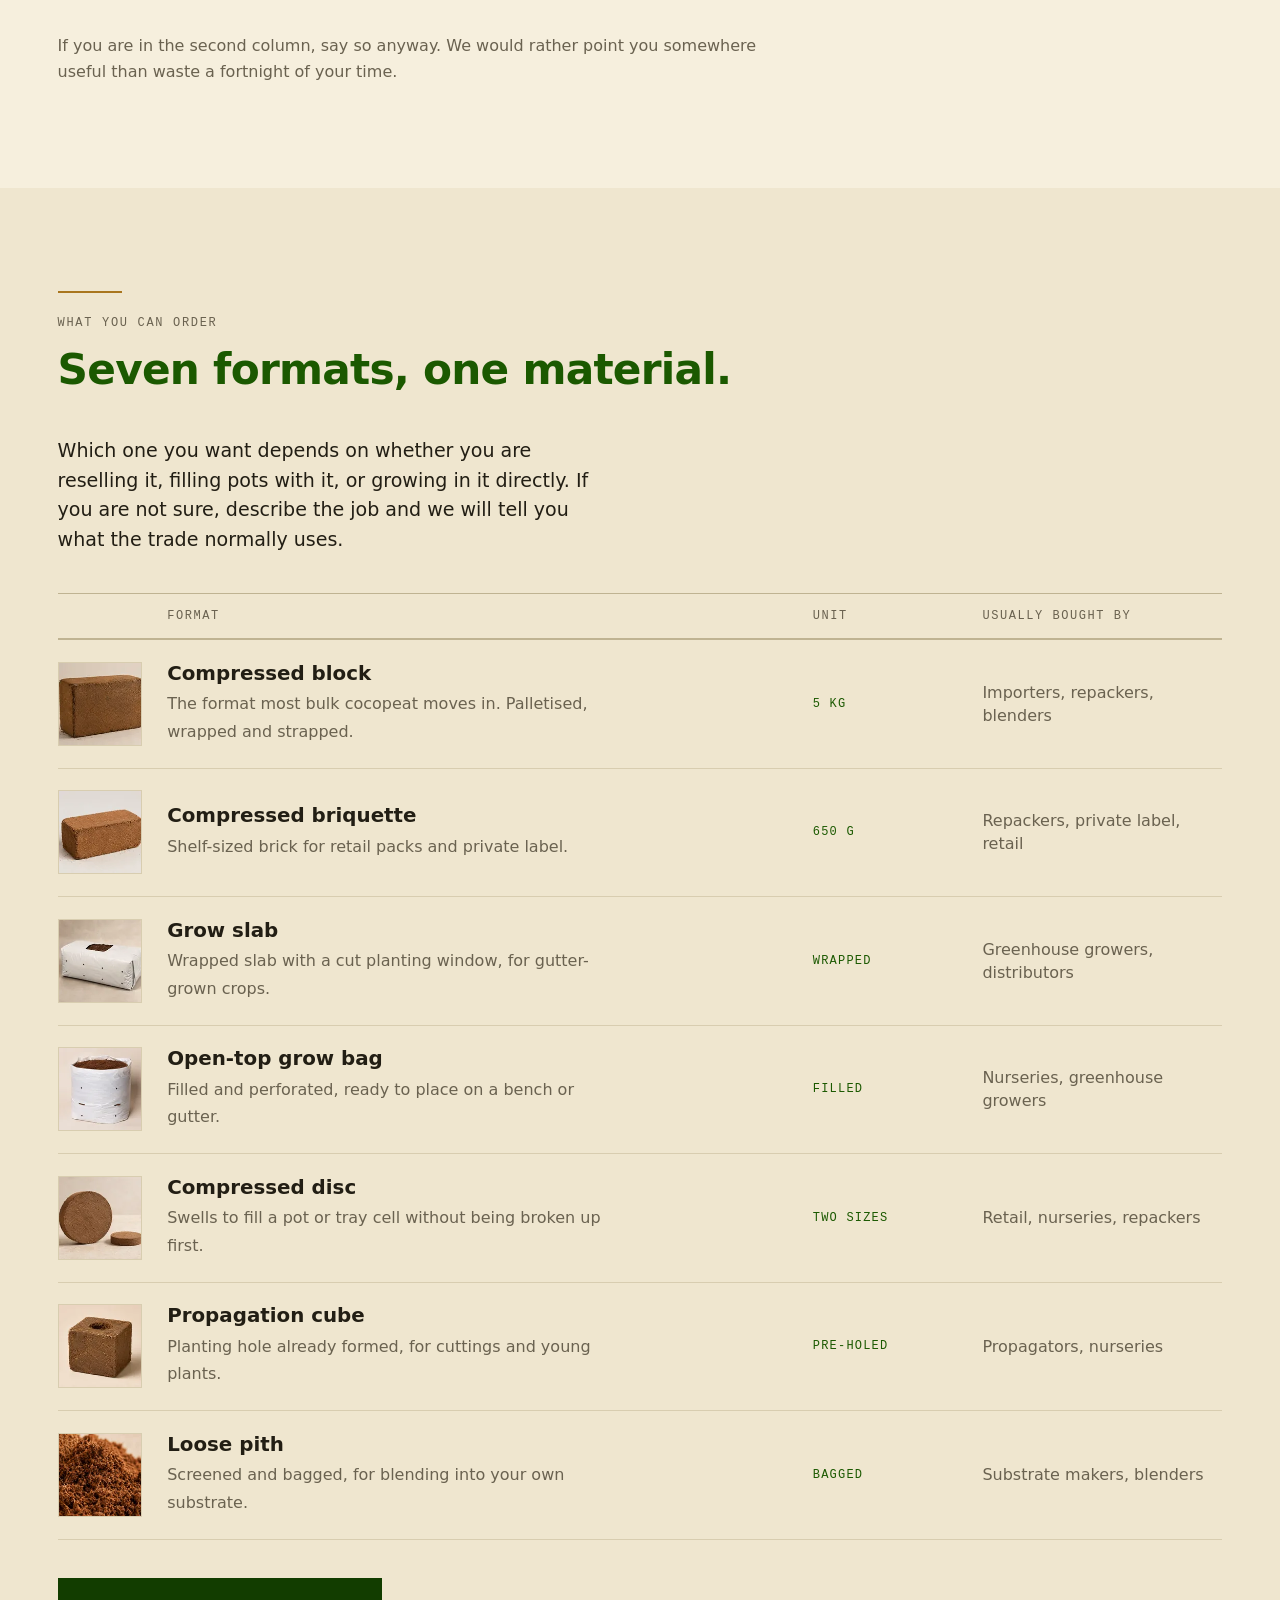
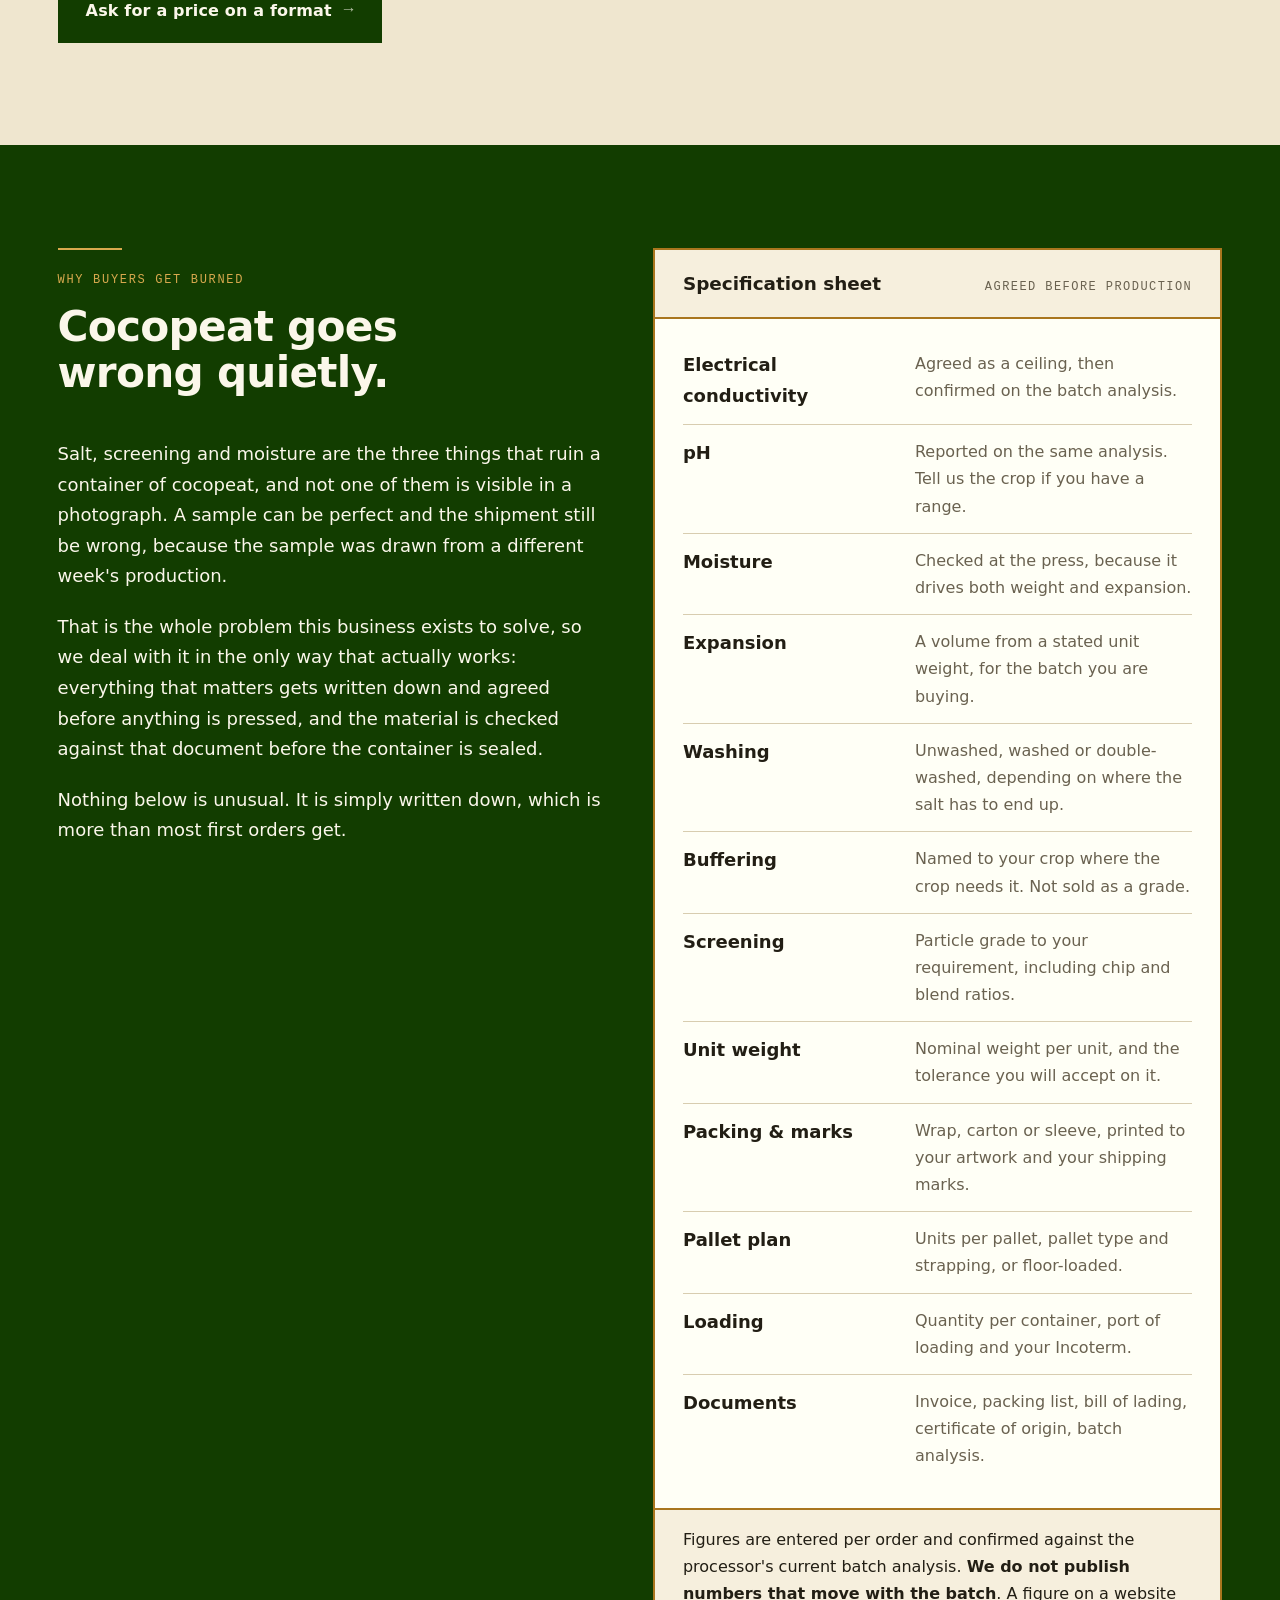
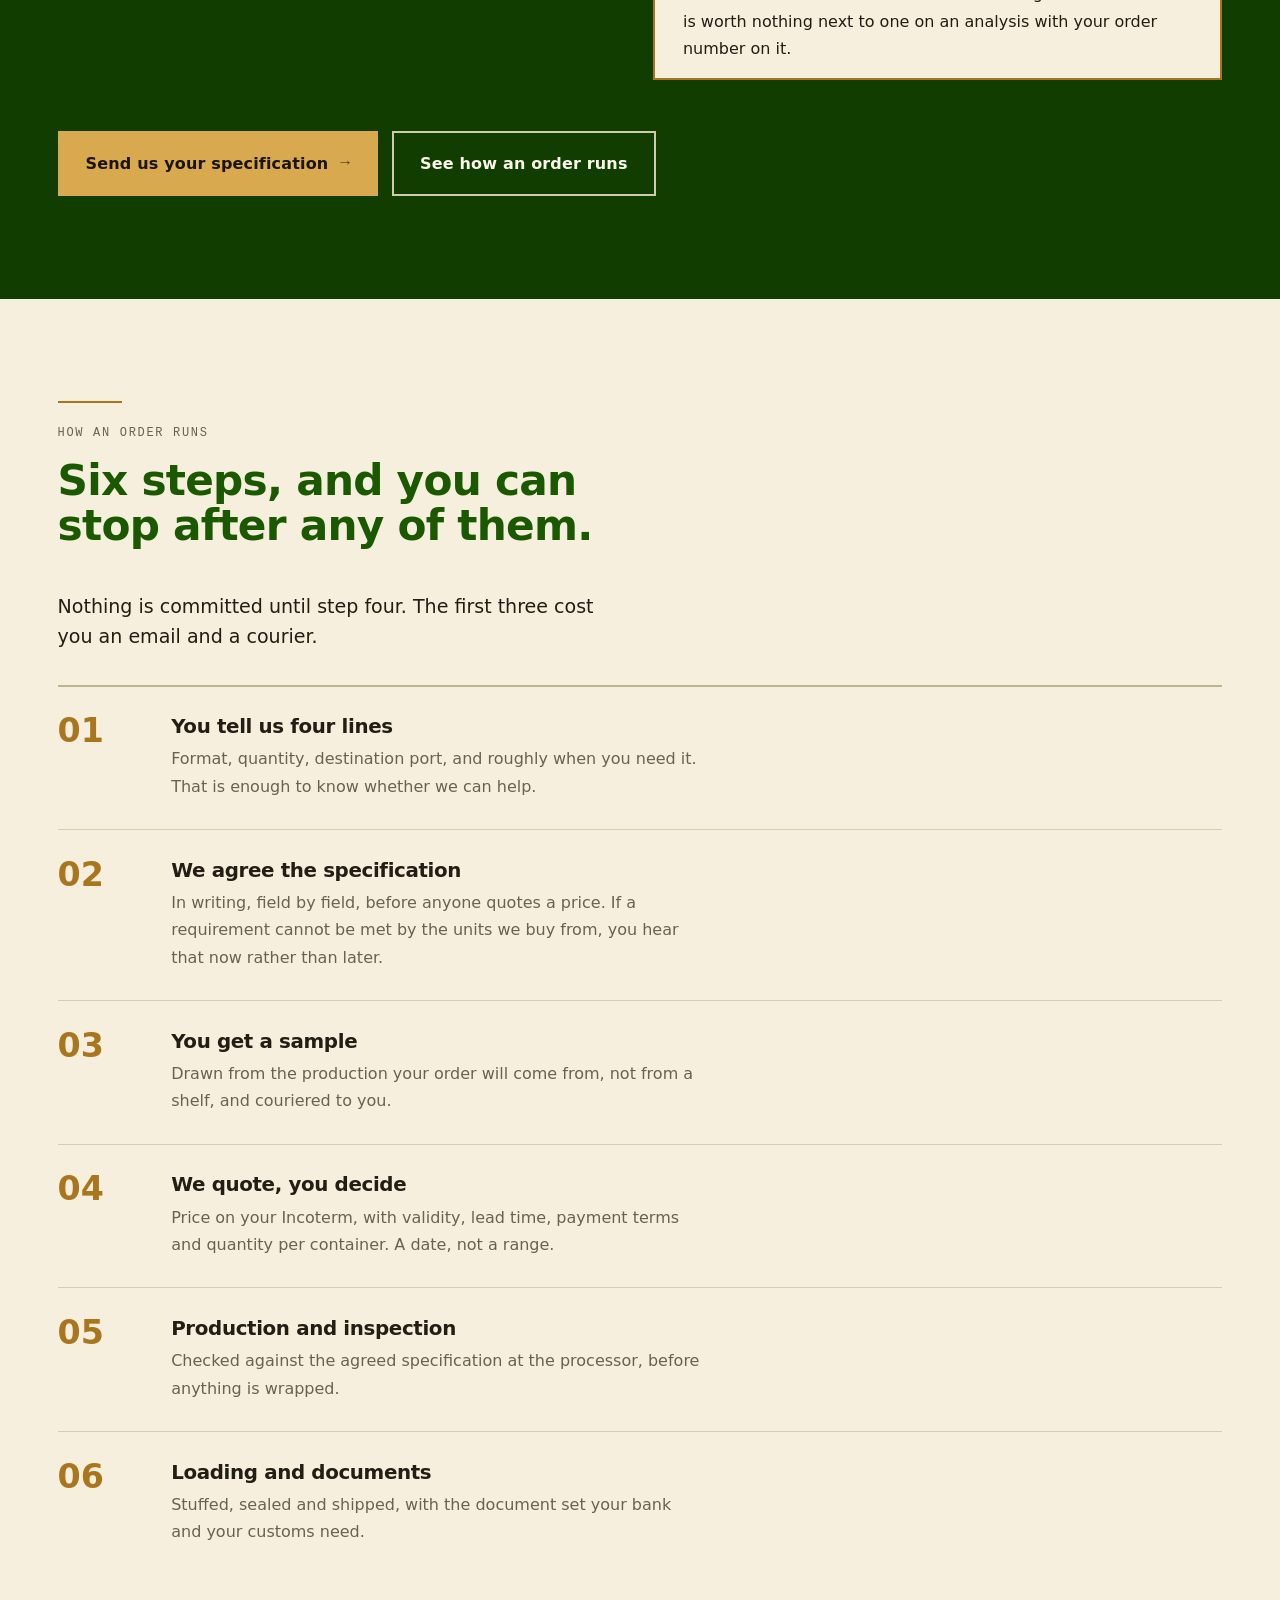
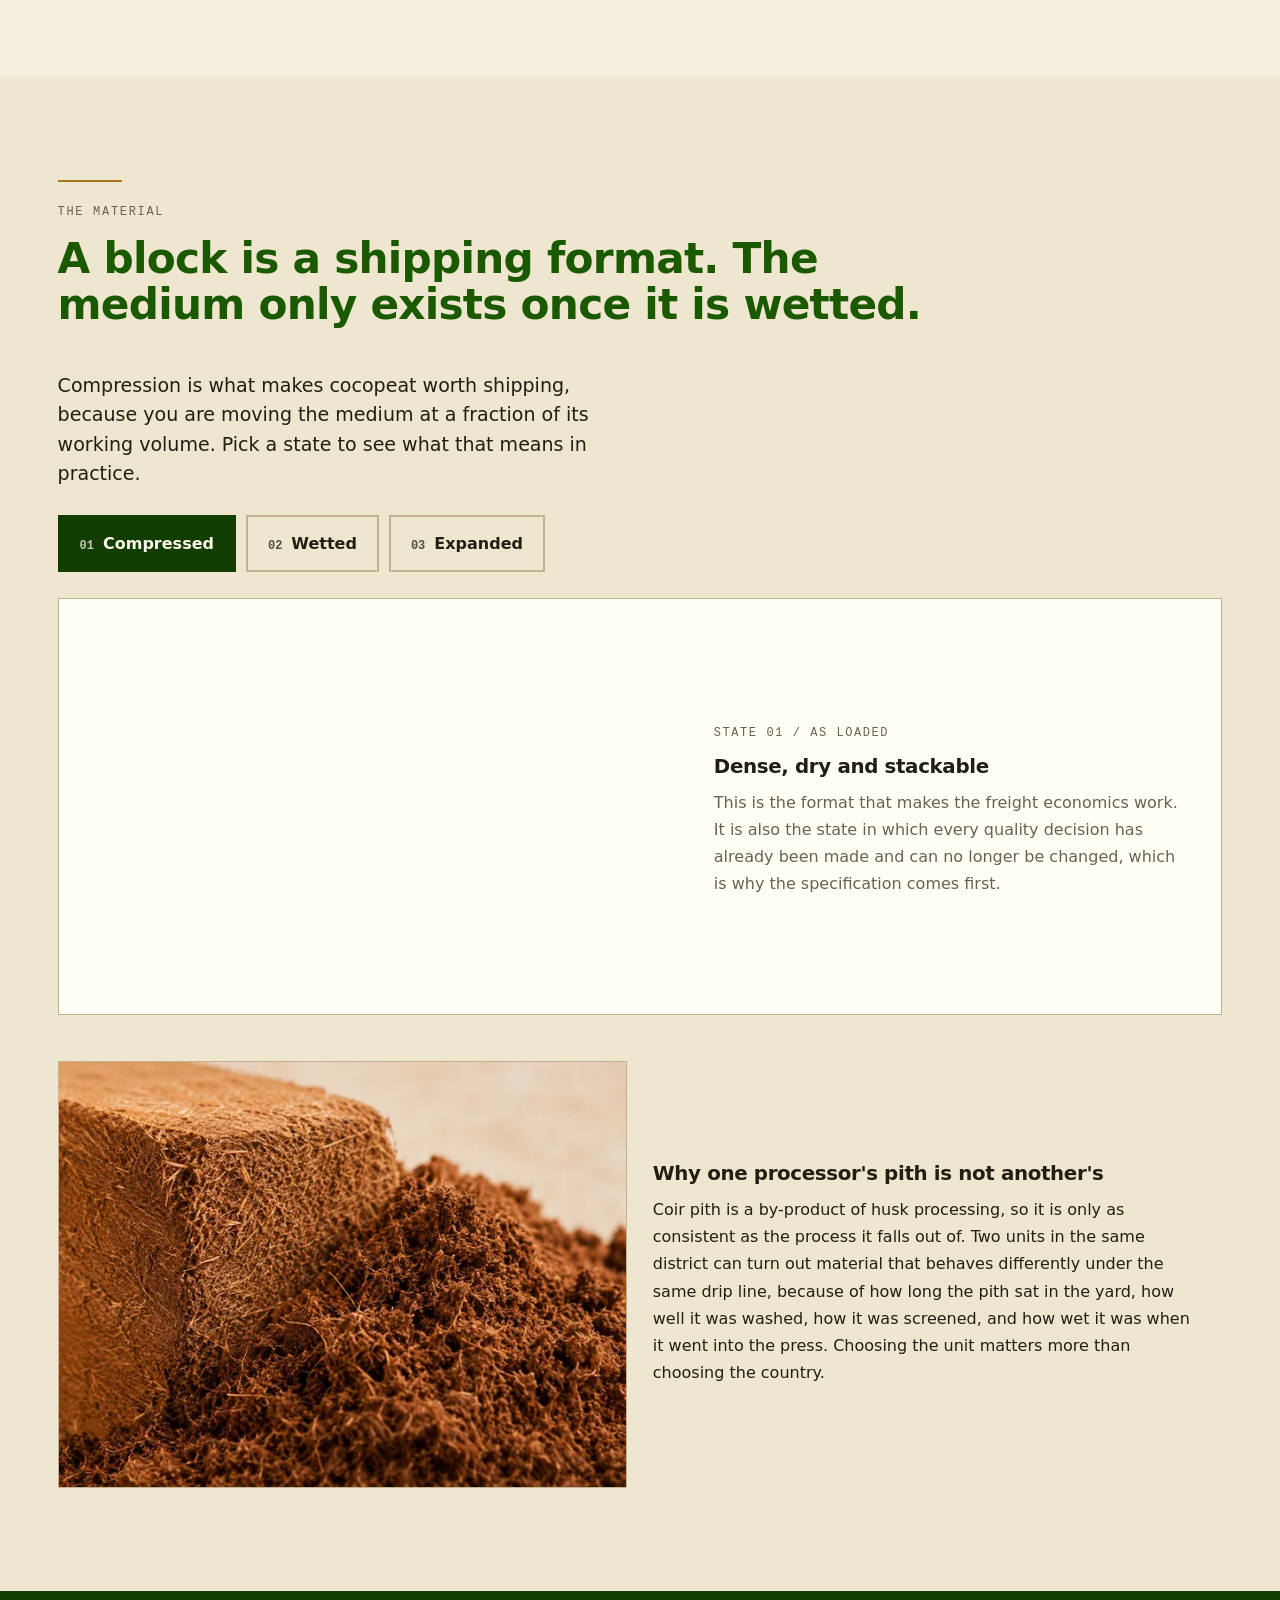
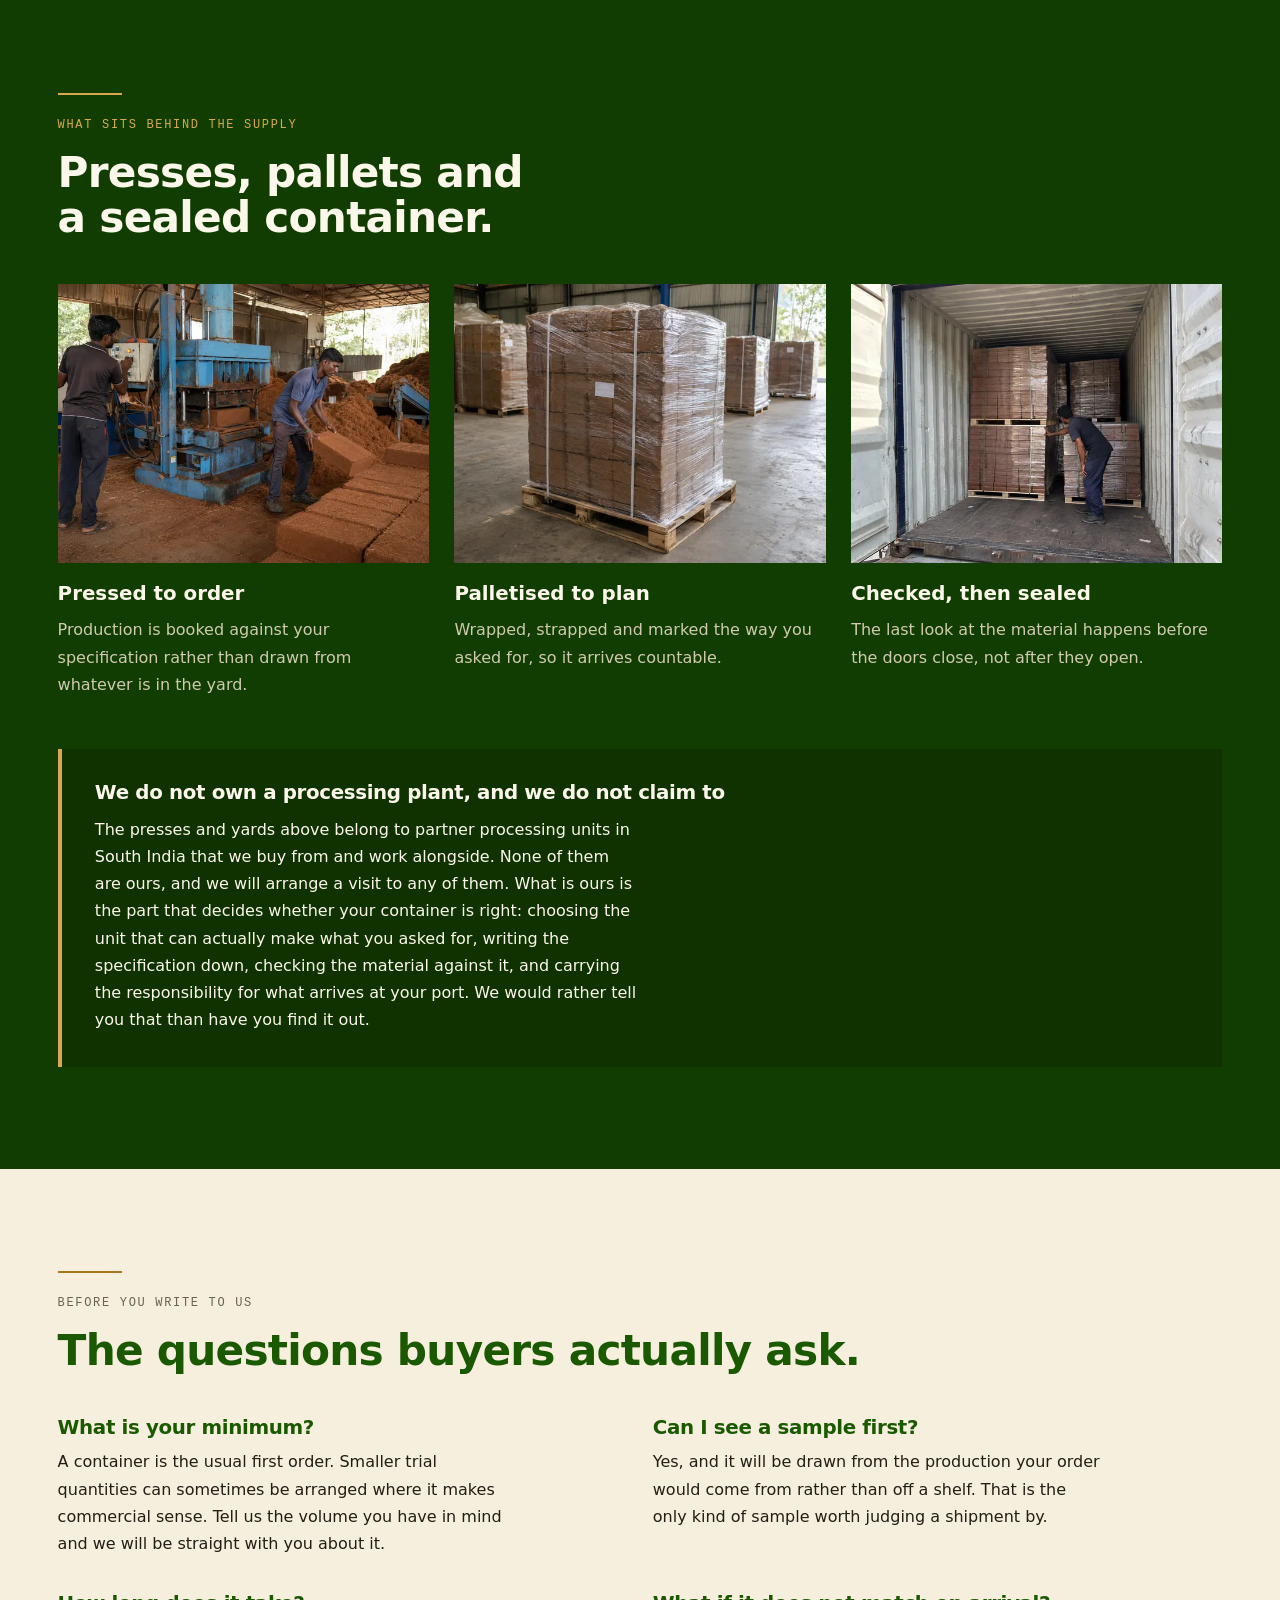
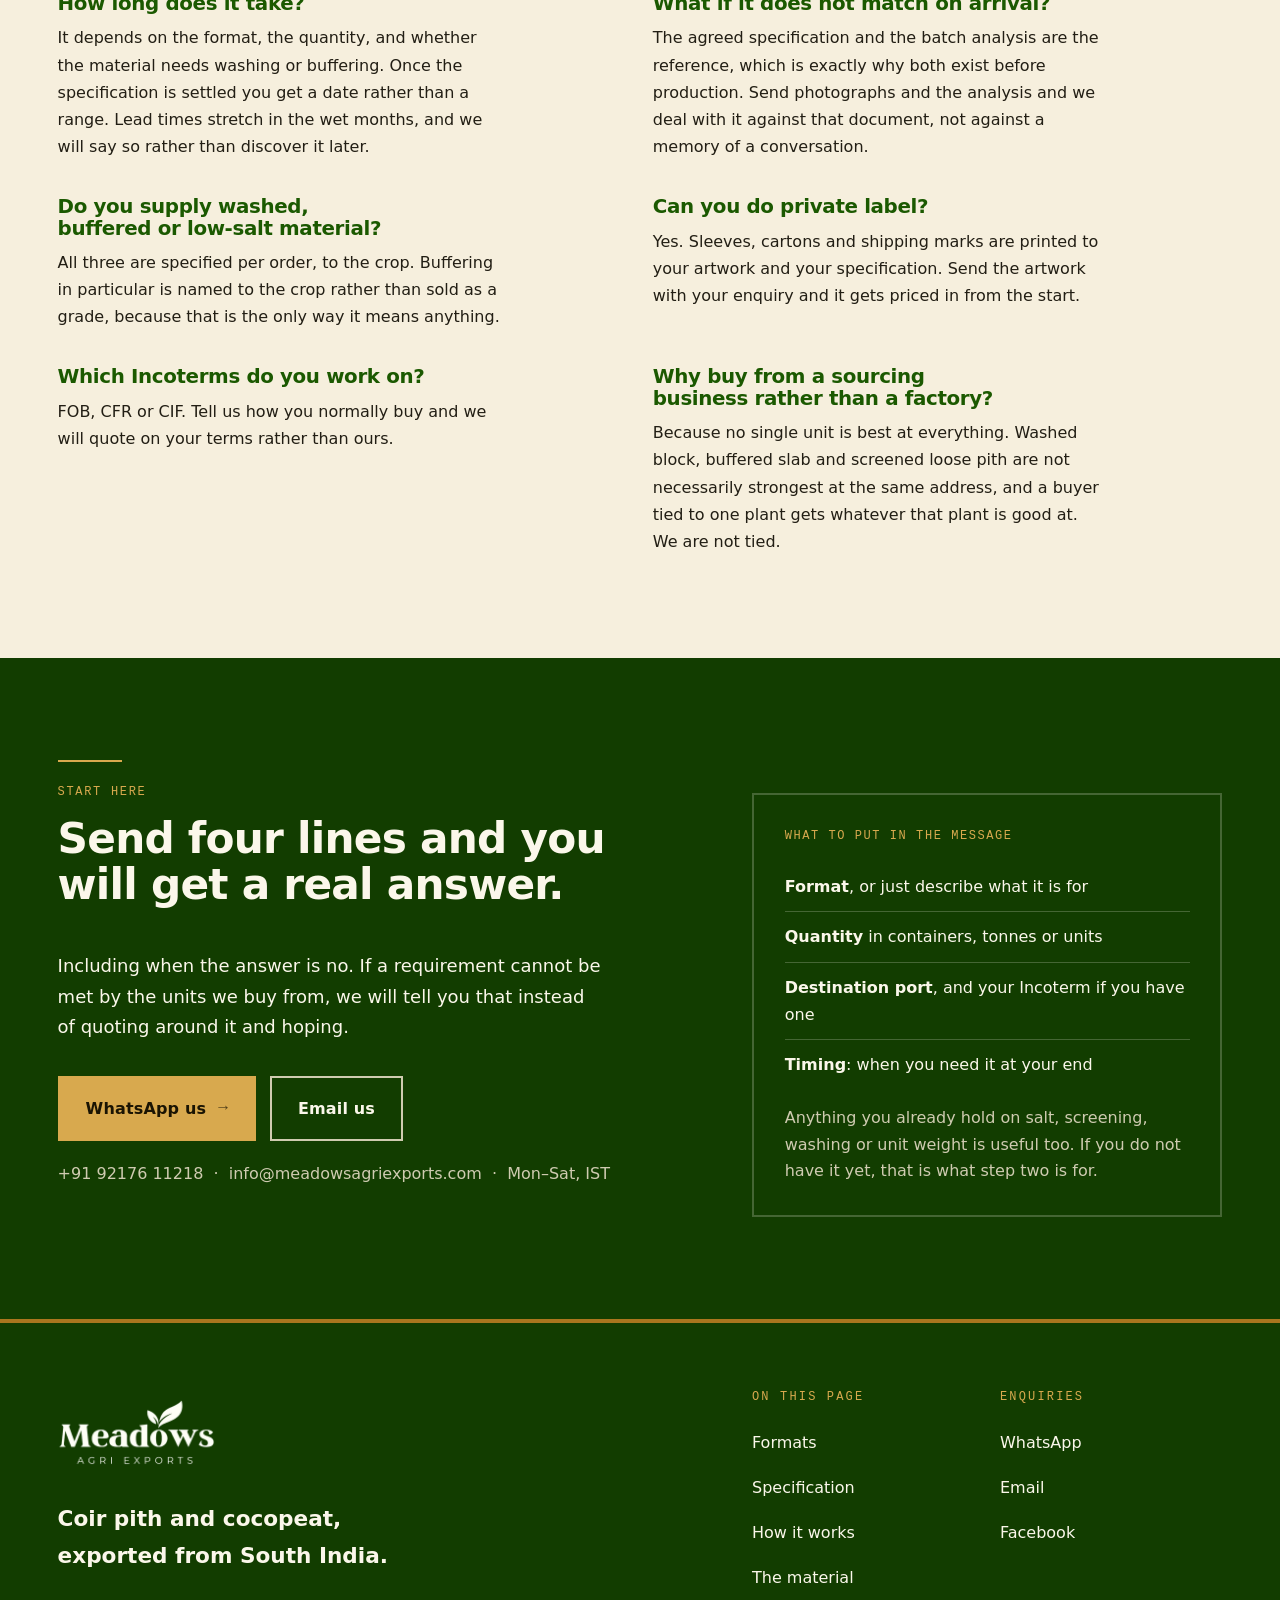
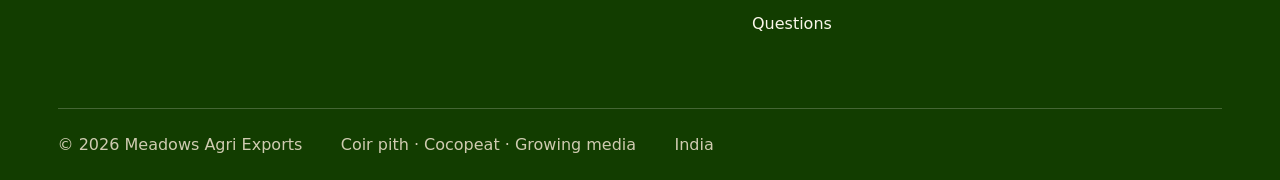
==== commit 9f104bc8: "Rebuild as a single page in the original brand colours Replaces the five-page navy build. Same produ" ====
--- a/contact.html
+++ b/contact.html
@@ -1,191 +1,14 @@
 <!DOCTYPE html>
-<html lang="en" class="no-js">
+<html lang="en">
 <head>
 <meta charset="utf-8">
-<meta name="viewport" content="width=device-width, initial-scale=1">
-<title>Contact — Meadows Agri Exports</title>
-<meta name="description" content="WhatsApp or email Meadows Agri Exports about coir pith growing media. Send the format, quantity, destination port and timing, and you will get a straight answer.">
-<link rel="canonical" href="https://meadowsagriexports.com/contact.html">
-<meta property="og:type" content="website">
-<meta property="og:title" content="Contact — Meadows Agri Exports">
-<meta property="og:description" content="WhatsApp or email us about coir pith growing media from South India.">
-<meta property="og:url" content="https://meadowsagriexports.com/contact.html">
-<meta property="og:image" content="https://meadowsagriexports.com/assets/img/spec-block-1200.jpg">
-<meta name="twitter:card" content="summary_large_image">
-<meta name="theme-color" content="#1F3A5F">
-<link rel="icon" href="favicon.svg" type="image/svg+xml">
-<link rel="icon" href="favicon.png" sizes="512x512" type="image/png">
-<link rel="apple-touch-icon" href="apple-touch-icon.png">
-<link rel="stylesheet" href="assets/css/site.css">
-<script>document.documentElement.className = 'js';</script>
+<title>Meadows Agri Exports</title>
+<link rel="canonical" href="https://meadowsagriexports.com/">
+<meta name="robots" content="noindex,follow">
+<meta http-equiv="refresh" content="0; url=/#contact">
+<script>location.replace('/#contact');</script>
 </head>
 <body>
-<a class="skip" href="#main">Skip to content</a>
-
-<header class="nav">
-  <div class="nav__in">
-    <a class="wm" href="index.html" aria-label="Meadows Agri Exports, home">
-      <span class="wm__n">Meadows</span>
-      <span class="wm__r"></span>
-      <span class="wm__s">Agri Exports</span>
-    </a>
-    <nav class="nav__links" aria-label="Primary">
-      <a href="formats.html">Formats</a>
-      <a href="supply.html">Supply</a>
-      <a href="origin.html">Origin</a>
-      <a class="btn btn--fill" href="contact.html" aria-current="page">Enquire<span class="btn__x" aria-hidden="true">&rarr;</span></a>
-    </nav>
-    <button class="nav__burger" type="button" aria-expanded="false" aria-controls="menu">Menu</button>
-  </div>
-</header>
-
-<div class="nav__panel" id="menu" data-open="false">
-  <a href="formats.html">Formats</a>
-  <a href="supply.html">Supply</a>
-  <a href="origin.html">Origin</a>
-  <a href="contact.html">Contact</a>
-  <a class="btn btn--fill" href="https://wa.me/919217611218" target="_blank" rel="noopener">WhatsApp<span class="btn__x" aria-hidden="true">&rarr;</span></a>
-</div>
-
-<main id="main">
-
-  <section class="mast">
-    <div class="wrap grid">
-      <div class="c1-7">
-        <p class="doc"><span>Correspondence</span><span class="doc__of">Two ways in</span></p>
-        <h1 class="mast__h">Start an enquiry</h1>
-        <p class="lead mast__lead">There is no form on this page. WhatsApp and email both reach the same desk, and both get a written answer rather than an automatic reply.</p>
-      </div>
-      <div class="c9-12" style="align-self:end">
-        <dl class="mark mark--bone">
-          <div class="mark__hd"><span>Contact</span><span>IN</span></div>
-          <div class="mark__row"><dt>WhatsApp</dt><dd>+91 92176 11218</dd></div>
-          <div class="mark__row"><dt>Email</dt><dd>info@<wbr>meadowsagriexports.com</dd></div>
-          <div class="mark__row"><dt>Hours</dt><dd>Mon&ndash;Sat, IST</dd></div>
-        </dl>
-      </div>
-    </div>
-  </section>
-
-  <!-- ==================================================================
-       CHANNELS
-       =================================================================== -->
-  <section class="sec">
-    <div class="wrap">
-      <div class="grid">
-        <div class="c1-6 reveal">
-          <div class="ch">
-            <span class="ch__k">WhatsApp &mdash; fastest</span>
-            <span class="ch__v">+91 92176 11218</span>
-            <p class="ch__t">Best for a quick question, a photograph, or a specification you already have written down. Voice notes are fine.</p>
-            <a class="btn btn--fill" href="https://wa.me/919217611218" target="_blank" rel="noopener">Open WhatsApp<span class="btn__x" aria-hidden="true">&rarr;</span></a>
-          </div>
-        </div>
-        <div class="c8-12 reveal" style="--d:.08s">
-          <div class="ch">
-            <span class="ch__k">Email &mdash; for detail</span>
-            <span class="ch__v">info@meadowsagriexports.com</span>
-            <p class="ch__t">Better where there is an attachment, a purchase specification, or more than one person who needs to be on the thread.</p>
-            <a class="btn btn--line" href="mailto:info@meadowsagriexports.com?subject=Cocopeat%20enquiry">Write to us</a>
-          </div>
-        </div>
-      </div>
-
-      <div class="grid" style="margin-top:clamp(56px,6vw,96px)">
-        <div class="c1-5 reveal">
-          <p class="doc"><span>Enquiry</span><span class="doc__of">What to include</span></p>
-          <h2 class="stmt">Five lines and we can quote. Two and we can only guess.</h2>
-          <p class="note" style="margin-top:24px">Nothing here is compulsory. Send what you know and we will ask about the rest.</p>
-        </div>
-        <div class="c7-12 reveal" style="--d:.1s">
-          <dl class="fields">
-            <div class="fields__r"><dt>Format</dt><dd>5 kg block, 650 g briquette, slab, bag, disc, cube or loose pith. If you are unsure, describe the use.</dd></div>
-            <div class="fields__r"><dt>Quantity</dt><dd>Containers, tonnes or units. A trial quantity is a perfectly good place to start.</dd></div>
-            <div class="fields__r"><dt>Destination port</dt><dd>And the Incoterm you normally buy on, if you have one.</dd></div>
-            <div class="fields__r"><dt>Timing</dt><dd>When you need it at your end, not when you want it shipped.</dd></div>
-            <div class="fields__r"><dt>Specification</dt><dd>Any requirement you already hold on salt, screening, washing, buffering or unit weight.</dd></div>
-            <div class="fields__r"><dt>Packing &amp; marks</dt><dd>Private label, printed sleeves or your own shipping marks, if that applies.</dd></div>
-          </dl>
-        </div>
-      </div>
-    </div>
-  </section>
-
-  <!-- ==================================================================
-       WHAT HAPPENS NEXT
-       =================================================================== -->
-  <section class="band band--sea sec">
-    <div class="wrap">
-      <p class="doc reveal"><span>Reply</span><span class="doc__of">What happens next</span></p>
-      <div class="grid">
-        <div class="c1-6 reveal">
-          <h2 class="stmt">You will get an answer, including when the answer is no.</h2>
-          <div class="prose" style="margin-top:26px">
-            <p>We will confirm what is possible against your specification, what it costs on your terms, and how soon it can be at your port. Where a requirement cannot be met by the units we buy from, we will tell you that instead of quoting around it.</p>
-            <p>Samples are drawn from live production and couriered. Visits to the processing units we work with can be arranged with notice.</p>
-          </div>
-          <div class="btns" style="margin-top:32px">
-            <a class="btn btn--bone" href="formats.html">Look at the formats first</a>
-          </div>
-        </div>
-        <figure class="plate c8-12 reveal" style="--d:.1s">
-          <picture>
-            <source type="image/webp" srcset="assets/img/light-sill-640.webp 640w, assets/img/light-sill-1200.webp 1200w, assets/img/light-sill-1916.webp 1916w" sizes="(max-width: 1080px) 92vw, 40vw">
-            <img src="assets/img/light-sill-1200.jpg" alt="Soft daylight across a low concrete sill inside a growing house, with foliage against the glazing beyond." width="1916" height="821" class="r-3-2" loading="lazy" decoding="async">
-          </picture>
-          <figcaption class="plate__cap"><b>Plate 14</b> Growing house, morning <span>South India</span></figcaption>
-        </figure>
-      </div>
-    </div>
-  </section>
-
-</main>
-
-<footer class="foot">
-  <div class="wrap foot__top grid">
-    <div class="c1-5">
-      <a class="wm" href="index.html">
-        <span class="wm__n">Meadows</span>
-        <span class="wm__r"></span>
-        <span class="wm__s">Agri Exports</span>
-      </a>
-      <p class="foot__h" style="margin-top:28px;max-width:16ch">Coir pith exported from South India</p>
-    </div>
-    <div class="c7-12 foot__cols">
-      <div>
-        <span class="foot__k">Pages</span>
-        <nav class="foot__nav" aria-label="Footer">
-          <a href="formats.html">Formats</a>
-          <a href="supply.html">Supply</a>
-          <a href="origin.html">Origin</a>
-          <a href="contact.html">Contact</a>
-        </nav>
-      </div>
-      <div>
-        <span class="foot__k">Enquiries</span>
-        <nav class="foot__nav" aria-label="Contact">
-          <a href="https://wa.me/919217611218" target="_blank" rel="noopener">WhatsApp</a>
-          <a href="mailto:info@meadowsagriexports.com">Email</a>
-          <a href="https://www.facebook.com/people/Meadows-Agri-Exports/61592114619524/" target="_blank" rel="noopener">Facebook</a>
-        </nav>
-      </div>
-      <div>
-        <dl class="mark mark--bone">
-          <div class="mark__hd"><span>Marks</span><span>&amp; Nos.</span></div>
-          <div class="mark__row"><dt>Origin</dt><dd>India</dd></div>
-          <div class="mark__row"><dt>Supply</dt><dd>South India</dd></div>
-          <div class="mark__row"><dt>Marks</dt><dd>To buyer's spec</dd></div>
-        </dl>
-      </div>
-    </div>
-  </div>
-  <div class="wrap foot__bar">
-    <p>&copy; 2026 Meadows Agri Exports</p>
-    <p>Coir pith &middot; Cocopeat &middot; Growing media</p>
-    <p class="foot__end">India</p>
-  </div>
-</footer>
-
-<script src="assets/js/site.js" defer></script>
+<p>This page has moved. <a href="/#contact">Continue to meadowsagriexports.com</a>.</p>
 </body>
 </html>
